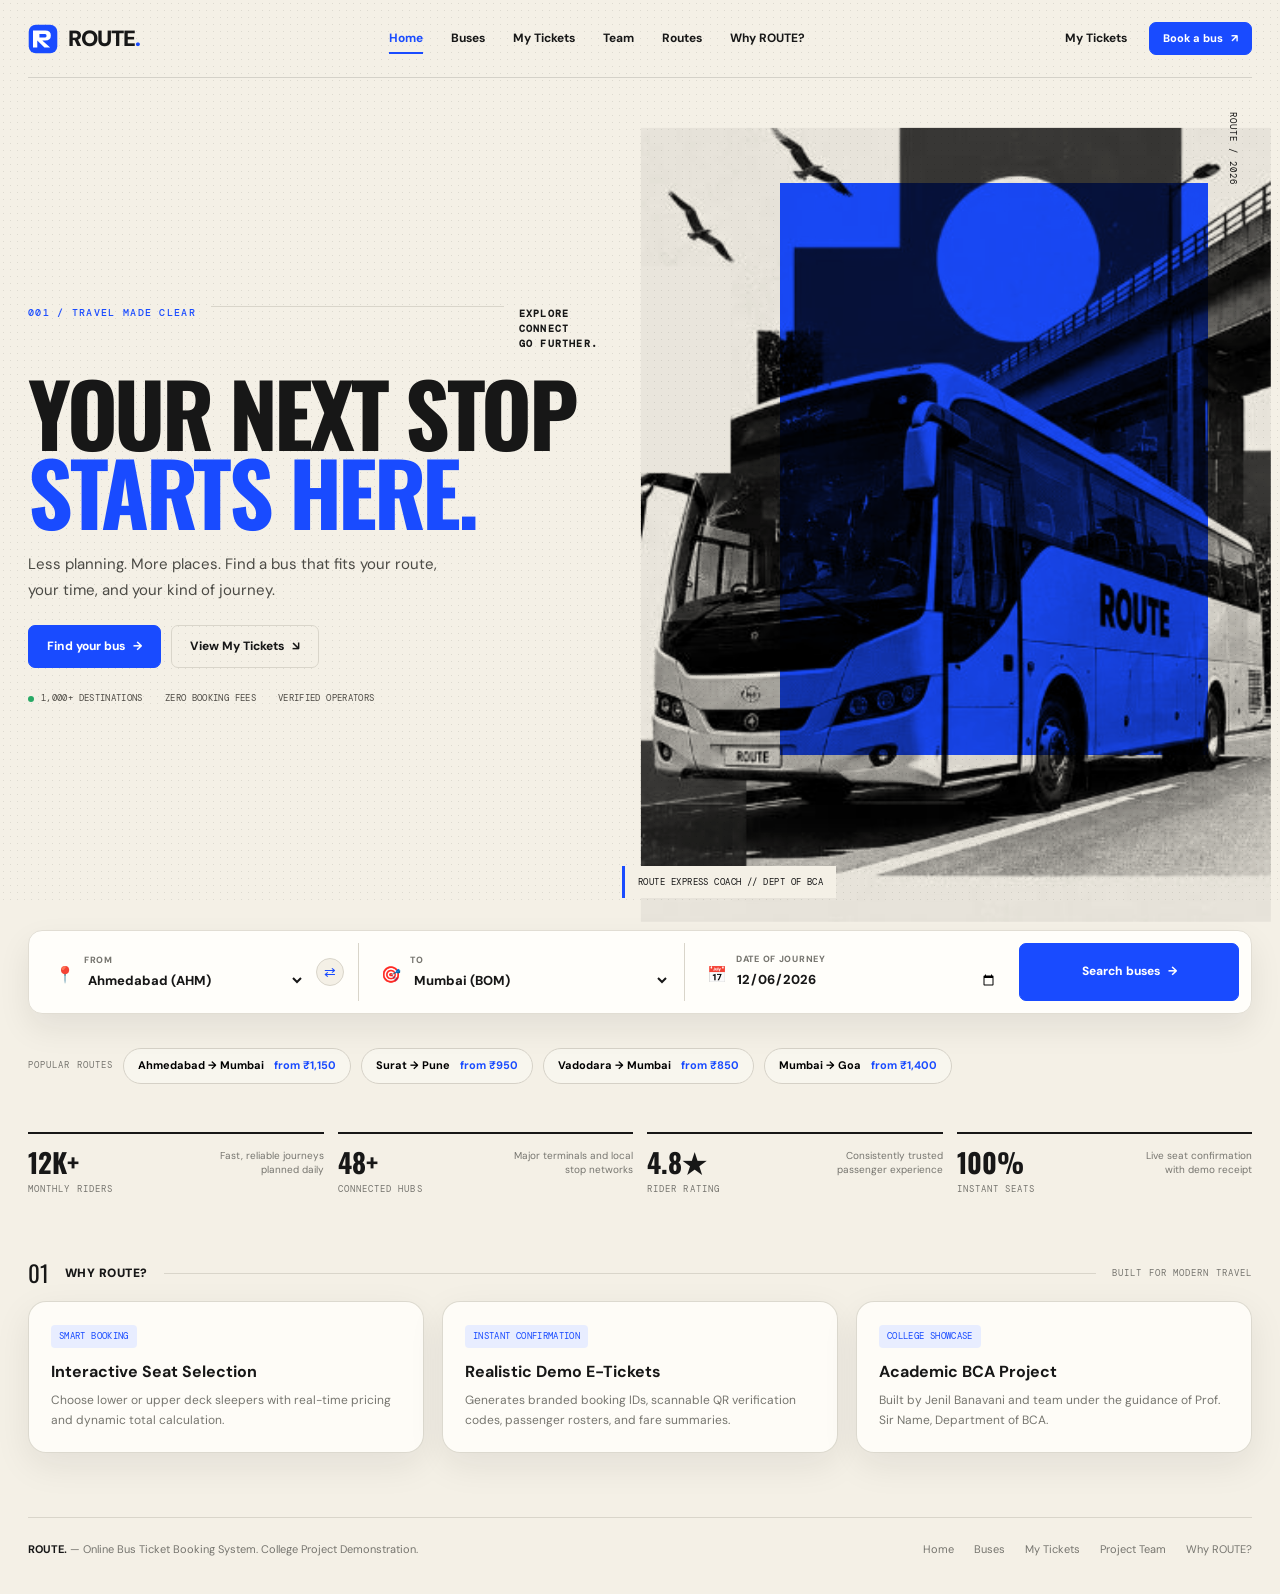
==== index.html @ c96f7eb5 "Initial commit: ROUTE - Online Bus Ticket Booking System" ====
<!doctype html>
<html lang="en">
<head>
  <meta charset="utf-8">
  <meta name="viewport" content="width=device-width, initial-scale=1">
  <meta name="theme-color" content="#f4f0e6">
  <meta name="description" content="Find your next stop with ROUTE. Explore bus routes, compare fares and book your journey online. College project demonstration.">
  <title>ROUTE — Online Bus Ticket Booking System</title>
  <link rel="icon" href="assets/route-mark.svg" type="image/svg+xml">
  <link rel="stylesheet" href="styles.css">
  <script src="app.js" defer></script>
</head>
<body>
  <div class="page-shell">
    <header class="site-header">
      <a class="brand" href="index.html" aria-label="ROUTE home">
        <img class="brand-mark" src="assets/route-mark.svg" alt="ROUTE logo">
        <span class="brand-word">ROUTE<span>.</span></span>
      </a>
      <nav class="nav-links" aria-label="Main navigation">
        <a href="index.html" class="active">Home</a>
        <a href="buses.html">Buses</a>
        <a href="ticket.html">My Tickets</a>
        <a href="project-team.html">Team</a>
        <a href="#popular">Routes</a>
        <a href="#why-route">Why ROUTE?</a>
      </nav>
      <div class="header-actions">
        <a href="ticket.html" class="text-button">My Tickets</a>
        <a href="buses.html" class="btn small">Book a bus <span>↗</span></a>
      </div>
      <button class="menu-toggle" aria-label="Toggle navigation" aria-expanded="false">☰</button>
    </header>

    <main>
      <section class="hero" aria-labelledby="hero-title">
        <div class="hero-copy">
          <div class="micro-stack">
            <span class="eyebrow blue">001 / Travel made clear</span>
            <span class="serif-rule"></span>
            <strong>Explore<br>Connect<br>Go further.</strong>
          </div>
          <h1 id="hero-title">Your next stop <span>starts here.</span></h1>
          <p class="hero-sub">Less planning. More places. Find a bus that fits your route, your time, and your kind of journey.</p>
          <div style="display:flex;gap:10px;flex-wrap:wrap">
            <a href="#search" class="btn">Find your bus <span>→</span></a>
            <a href="ticket.html" class="btn secondary">View My Tickets <span>↘</span></a>
          </div>
          <div class="hero-meta">
            <span><i class="status-dot"></i> 1,000+ destinations</span>
            <span>Zero booking fees</span>
            <span>Verified operators</span>
          </div>
        </div>

        <figure class="hero-art">
          <img src="assets/bus-clean.png" alt="ROUTE express coach bus with cobalt graphic shapes and flight patterns">
          <figcaption class="art-caption">ROUTE EXPRESS COACH // DEPT OF BCA</figcaption>
        </figure>
      </section>

      <section id="search" aria-label="Bus search">
        <form class="booking-search" id="trip-search-form">
          <div class="search-field">
            <span class="icon search-icon">📍</span>
            <div style="flex:1">
              <label for="from-city">From</label>
              <select id="from-city" name="from">
                <option value="Ahmedabad" selected>Ahmedabad (AHM)</option>
                <option value="Surat">Surat (SUR)</option>
                <option value="Vadodara">Vadodara (BDQ)</option>
                <option value="Rajkot">Rajkot (RAJ)</option>
                <option value="Mumbai">Mumbai (BOM)</option>
                <option value="Pune">Pune (PUN)</option>
              </select>
            </div>
            <button type="button" class="swap-btn" id="swap-cities" title="Swap cities" aria-label="Swap cities">⇄</button>
          </div>

          <div class="search-field">
            <span class="icon search-icon">🎯</span>
            <div style="flex:1">
              <label for="to-city">To</label>
              <select id="to-city" name="to">
                <option value="Mumbai" selected>Mumbai (BOM)</option>
                <option value="Pune">Pune (PUN)</option>
                <option value="Ahmedabad">Ahmedabad (AHM)</option>
                <option value="Surat">Surat (SUR)</option>
                <option value="Vadodara">Vadodara (BDQ)</option>
                <option value="Goa">Goa (GOI)</option>
              </select>
            </div>
          </div>

          <div class="search-field">
            <span class="icon search-icon">📅</span>
            <div style="flex:1">
              <label for="travel-date">Date of Journey</label>
              <input type="date" id="travel-date" name="date" value="2026-10-15">
            </div>
          </div>

          <button type="submit" class="btn search-submit">Search buses <span>→</span></button>
        </form>
      </section>

      <section id="popular" class="popular-routes" aria-label="Popular routes">
        <span class="tiny-label">Popular routes</span>
        <button type="button" class="route-chip" data-from="Ahmedabad" data-to="Mumbai">Ahmedabad → Mumbai <span class="blue">from ₹1,150</span></button>
        <button type="button" class="route-chip" data-from="Surat" data-to="Pune">Surat → Pune <span class="blue">from ₹950</span></button>
        <button type="button" class="route-chip" data-from="Vadodara" data-to="Mumbai">Vadodara → Mumbai <span class="blue">from ₹850</span></button>
        <button type="button" class="route-chip" data-from="Mumbai" data-to="Goa">Mumbai → Goa <span class="blue">from ₹1,400</span></button>
      </section>

      <section class="stats-row" aria-label="Platform highlights">
        <article class="stat-card">
          <div>
            <strong>12K+</strong>
            <div class="tiny-label" style="margin-top:4px">Monthly riders</div>
          </div>
          <span>Fast, reliable journeys planned daily</span>
        </article>
        <article class="stat-card">
          <div>
            <strong>48+</strong>
            <div class="tiny-label" style="margin-top:4px">Connected hubs</div>
          </div>
          <span>Major terminals and local stop networks</span>
        </article>
        <article class="stat-card">
          <div>
            <strong>4.8★</strong>
            <div class="tiny-label" style="margin-top:4px">Rider rating</div>
          </div>
          <span>Consistently trusted passenger experience</span>
        </article>
        <article class="stat-card">
          <div>
            <strong>100%</strong>
            <div class="tiny-label" style="margin-top:4px">Instant seats</div>
          </div>
          <span>Live seat confirmation with demo receipt</span>
        </article>
      </section>

      <section id="why-route" style="margin-top:54px" aria-label="Why choose ROUTE">
        <div class="page-topline">
          <span class="page-number">01</span>
          <span class="section-label">Why ROUTE?</span>
          <span class="serif-rule"></span>
          <span class="tiny-label">Built for modern travel</span>
        </div>
        <div style="display:grid;grid-template-columns:repeat(auto-fit,minmax(280px,1fr));gap:18px;margin-top:16px">
          <article class="panel" style="padding:22px">
            <span class="mini-tag blue-tag" style="margin-bottom:12px">Smart Booking</span>
            <h3 style="font-size:16px;margin:0 0 8px">Interactive Seat Selection</h3>
            <p style="color:var(--muted);font-size:12px;line-height:1.6;margin:0">Choose lower or upper deck sleepers with real-time pricing and dynamic total calculation.</p>
          </article>
          <article class="panel" style="padding:22px">
            <span class="mini-tag blue-tag" style="margin-bottom:12px">Instant Confirmation</span>
            <h3 style="font-size:16px;margin:0 0 8px">Realistic Demo E-Tickets</h3>
            <p style="color:var(--muted);font-size:12px;line-height:1.6;margin:0">Generates branded booking IDs, scannable QR verification codes, passenger rosters, and fare summaries.</p>
          </article>
          <article class="panel" style="padding:22px">
            <span class="mini-tag blue-tag" style="margin-bottom:12px">College Showcase</span>
            <h3 style="font-size:16px;margin:0 0 8px">Academic BCA Project</h3>
            <p style="color:var(--muted);font-size:12px;line-height:1.6;margin:0">Built by Jenil Banavani and team under the guidance of Prof. Sir Name, Department of BCA.</p>
          </article>
        </div>
      </section>
    </main>

    <footer class="site-footer">
      <div>
        <strong>ROUTE.</strong> — Online Bus Ticket Booking System. College Project Demonstration.
      </div>
      <div class="footer-links">
        <a href="index.html">Home</a>
        <a href="buses.html">Buses</a>
        <a href="ticket.html">My Tickets</a>
        <a href="project-team.html">Project Team</a>
        <a href="#why-route">Why ROUTE?</a>
      </div>
    </footer>
  </div>
</body>
</html>
---- styles.css ----
@import url('https://fonts.googleapis.com/css2?family=DM+Mono:wght@400;500;700&family=DM+Sans:wght@400;500;600;700;800&family=Oswald:wght@500;600;700&display=swap');

/* ==========================================================================
   ROUTE — Online Bus Ticket Booking System
   Unified Design Tokens & Global Styles
   ========================================================================== */

:root {
  --paper: #f4f0e6;
  --paper-light: #fbf9f3;
  --ink: #171717;
  --muted: #76756f;
  --line: #d9d5ca;
  --blue: #194bff;
  --blue-dark: #1037cf;
  --green: #148447;
  --white: #fffefa;
  --shadow: 0 12px 36px rgba(26, 25, 22, 0.08);
  --radius: 18px;
}

*, *::before, *::after {
  box-sizing: border-box;
}

html {
  scroll-behavior: smooth;
}

body {
  margin: 0;
  background-color: var(--paper);
  color: var(--ink);
  font-family: 'DM Sans', -apple-system, BlinkMacSystemFont, 'Segoe UI', Roboto, sans-serif;
  font-size: 14px;
  line-height: 1.45;
  min-height: 100vh;
  position: relative;
}

body::before {
  content: "";
  position: fixed;
  inset: 0;
  pointer-events: none;
  opacity: 0.16;
  z-index: -1;
  background-image: radial-gradient(#6b685f 0.55px, transparent 0.65px);
  background-size: 7px 7px;
}

a {
  color: inherit;
  text-decoration: none;
}

button, input, select {
  font: inherit;
}

button {
  cursor: pointer;
}

img {
  display: block;
  max-width: 100%;
}

/* Typography Utilities */
.mono { font-family: 'DM Mono', monospace; }
.eyebrow {
  font-family: 'DM Mono', monospace;
  text-transform: uppercase;
  letter-spacing: 0.13em;
  font-size: 10px;
  font-weight: 500;
}
.blue { color: var(--blue); }
.muted { color: var(--muted); }
.serif-rule {
  height: 1px;
  background: var(--line);
  flex: 1;
  min-width: 18px;
}

/* Page Shell & Navigation */
.page-shell {
  max-width: 1420px;
  padding: 0 28px;
  margin: 0 auto;
}

.site-header {
  height: 78px;
  display: flex;
  align-items: center;
  gap: 34px;
  border-bottom: 1px solid rgba(23, 23, 23, 0.14);
  position: relative;
  z-index: 100;
}

.brand {
  display: inline-flex;
  align-items: center;
  gap: 10px;
  font-size: 23px;
  font-weight: 900;
  letter-spacing: -1.3px;
  flex-shrink: 0;
}

.brand-mark {
  width: 30px;
  height: 30px;
}

.brand-word span {
  color: var(--blue);
}

.nav-links {
  display: flex;
  align-items: center;
  gap: 28px;
  margin: auto;
  font-size: 12px;
  font-weight: 700;
}

.nav-links a {
  position: relative;
  padding: 8px 0;
  transition: color 0.18s;
}

.nav-links a:hover,
.nav-links a.active {
  color: var(--blue);
}

.nav-links a:hover::after,
.nav-links a.active::after {
  content: "";
  position: absolute;
  bottom: 1px;
  left: 0;
  right: 0;
  height: 2px;
  background: var(--blue);
}

.header-actions {
  display: flex;
  gap: 10px;
  align-items: center;
}

.text-button {
  border: 0;
  background: transparent;
  font-size: 12px;
  font-weight: 700;
  padding: 10px 12px;
  cursor: pointer;
  color: var(--ink);
  transition: color 0.18s;
}

.text-button:hover {
  color: var(--blue);
}

.btn {
  display: inline-flex;
  align-items: center;
  justify-content: center;
  gap: 8px;
  border: 1px solid var(--blue);
  background: var(--blue);
  color: #fff;
  padding: 12px 18px;
  border-radius: 7px;
  font-weight: 800;
  font-size: 12px;
  text-decoration: none;
  cursor: pointer;
  transition: transform 0.18s, background 0.18s, border-color 0.18s, color 0.18s;
  white-space: nowrap;
}

.btn:hover {
  background: var(--blue-dark);
  border-color: var(--blue-dark);
  color: #fff;
  transform: translateY(-1px);
}

.btn.secondary {
  background: transparent;
  color: var(--ink);
  border-color: var(--line);
}

.btn.secondary:hover {
  border-color: var(--blue);
  color: var(--blue);
  background: rgba(25, 75, 255, 0.05);
}

.btn.small {
  padding: 8px 13px;
  font-size: 11px;
}

.btn.full {
  width: 100%;
}

.btn:disabled {
  opacity: 0.45;
  cursor: not-allowed;
  transform: none;
}

.menu-toggle {
  display: none;
  border: 1px solid var(--line);
  border-radius: 8px;
  background: var(--paper-light);
  width: 38px;
  height: 38px;
  font-size: 20px;
  align-items: center;
  justify-content: center;
  padding: 0;
}

/* Page Topline */
.page-topline {
  display: flex;
  align-items: center;
  gap: 16px;
  margin: 26px 0 16px;
}

.page-number {
  font-family: 'Oswald', sans-serif;
  font-size: 23px;
  line-height: 1;
}

.section-label {
  font-size: 12px;
  font-weight: 900;
  text-transform: uppercase;
  letter-spacing: 0.04em;
}

.tiny-label {
  font-family: 'DM Mono', monospace;
  font-size: 9px;
  letter-spacing: 0.12em;
  text-transform: uppercase;
  color: var(--muted);
  white-space: nowrap;
}

/* Form Controls & Panels */
.panel {
  background: rgba(255, 254, 250, 0.85);
  border: 1px solid rgba(217, 213, 202, 0.9);
  border-radius: var(--radius);
  box-shadow: var(--shadow);
}

.form-field {
  display: flex;
  flex-direction: column;
  gap: 6px;
  min-width: 0;
}

.form-field label {
  font-size: 10px;
  font-weight: 800;
  color: #494843;
}

.form-field input,
.form-field select {
  width: 100%;
  min-width: 0;
  border: 1px solid #dcd8cf;
  background: #fffefa;
  border-radius: 7px;
  padding: 11px 12px;
  color: var(--ink);
  outline: none;
  transition: border 0.18s, box-shadow 0.18s;
}

.form-field input:focus,
.form-field select:focus {
  border-color: var(--blue);
  box-shadow: 0 0 0 3px rgba(25, 75, 255, 0.12);
}

.icon {
  width: 18px;
  height: 18px;
  display: inline-block;
  vertical-align: middle;
  flex-shrink: 0;
}

.mini-tag {
  display: inline-flex;
  align-items: center;
  gap: 6px;
  padding: 5px 8px;
  border-radius: 4px;
  background: #efede5;
  font-family: 'DM Mono', monospace;
  font-size: 9px;
  text-transform: uppercase;
  letter-spacing: 0.04em;
}

.mini-tag.blue-tag {
  background: #e8edff;
  color: var(--blue);
}

.status-dot {
  width: 6px;
  height: 6px;
  background: #27a965;
  border-radius: 50%;
  display: inline-block;
}

/* Flow Progress Bar */
.flow-progress {
  display: flex;
  align-items: center;
  gap: 8px;
  margin: 20px 0 24px;
  overflow-x: auto;
  padding: 2px 0 6px;
}

.progress-step {
  display: flex;
  align-items: center;
  gap: 8px;
  color: #8c8981;
  font-size: 10px;
  white-space: nowrap;
}

.progress-step .step-circle {
  display: inline-flex;
  align-items: center;
  justify-content: center;
  width: 25px;
  height: 25px;
  border-radius: 50%;
  border: 1px solid #d3d0c8;
  background: #f8f5ed;
  font-family: 'DM Mono', monospace;
  font-size: 10px;
}

.progress-step.active {
  font-weight: 800;
  color: var(--ink);
}

.progress-step.active .step-circle {
  background: var(--blue);
  border-color: var(--blue);
  color: #fff;
}

.progress-step.done .step-circle {
  background: #e2eaff;
  border-color: #e2eaff;
  color: var(--blue);
}

.progress-line {
  height: 1px;
  min-width: 22px;
  flex: 1;
  background: #d7d3ca;
}

/* ==========================================================================
   Home Page Styles
   ========================================================================== */

.hero {
  display: grid;
  grid-template-columns: 0.95fr 1.05fr;
  min-height: 520px;
  align-items: center;
  padding: 34px 0 24px;
  gap: 24px;
}

.hero-copy {
  position: relative;
  z-index: 2;
  padding: 10px 0 16px;
}

.micro-stack {
  display: flex;
  align-items: flex-start;
  gap: 15px;
  margin-bottom: 22px;
}

.micro-stack strong {
  font-family: 'DM Mono', monospace;
  font-size: 10px;
  letter-spacing: 0.12em;
  line-height: 1.5;
  text-transform: uppercase;
  max-width: 110px;
}

.hero h1 {
  font-family: 'Oswald', Impact, sans-serif;
  font-size: clamp(56px, 6.8vw, 100px);
  font-weight: 700;
  line-height: 0.9;
  letter-spacing: -0.04em;
  text-transform: uppercase;
  margin: 0 0 22px;
  max-width: 650px;
}

.hero h1 span {
  color: var(--blue);
  display: block;
}

.hero-sub {
  font-size: 15px;
  color: #4b4a45;
  max-width: 420px;
  line-height: 1.7;
  margin: 0 0 22px;
}

.hero-meta {
  display: flex;
  gap: 22px;
  align-items: center;
  font-family: 'DM Mono', monospace;
  font-size: 9px;
  text-transform: uppercase;
  letter-spacing: 0.04em;
  color: #4e4b45;
  margin-top: 24px;
  flex-wrap: wrap;
}

.hero-meta span {
  display: flex;
  align-items: center;
  gap: 7px;
}

.hero-art {
  position: relative;
  min-height: 410px;
  display: flex;
  align-items: center;
  justify-content: center;
  margin: 0;
}

.hero-art::before {
  content: "";
  position: absolute;
  width: 68%;
  height: 72%;
  right: 7%;
  top: 9%;
  background: var(--blue);
  z-index: 0;
}

.hero-art::after {
  content: "ROUTE / 2026";
  position: absolute;
  right: 2%;
  top: 0;
  font-family: 'DM Mono', monospace;
  font-size: 9px;
  letter-spacing: 0.12em;
  writing-mode: vertical-rl;
}

.hero-art img {
  width: 100%;
  max-width: 740px;
  position: relative;
  z-index: 1;
  mix-blend-mode: multiply;
  filter: grayscale(1) contrast(1.05);
  transform: translate(3%, 2%);
}

.art-caption {
  position: absolute;
  left: 0;
  bottom: 8px;
  z-index: 2;
  background: var(--paper);
  padding: 9px 13px;
  font-family: 'DM Mono', monospace;
  font-size: 9px;
  text-transform: uppercase;
  line-height: 1.6;
  letter-spacing: 0.05em;
  border-left: 3px solid var(--blue);
}

.booking-search {
  position: relative;
  margin: 0 0 34px;
  background: var(--white);
  border: 1px solid #e1ddd3;
  border-radius: 14px;
  box-shadow: 0 14px 32px rgba(27, 26, 23, 0.08);
  padding: 12px;
  display: grid;
  grid-template-columns: 1fr 1fr 1fr 220px;
  gap: 8px;
}

.search-field {
  display: flex;
  align-items: center;
  gap: 11px;
  padding: 10px 14px;
  border-right: 1px solid var(--line);
  min-width: 0;
}

.search-field:last-of-type {
  border: 0;
}

.search-field .search-icon {
  color: var(--blue);
  font-size: 16px;
}

.search-field label {
  display: block;
  font-size: 9px;
  font-weight: 800;
  color: var(--muted);
  text-transform: uppercase;
  letter-spacing: 0.08em;
  margin-bottom: 3px;
}

.search-field input,
.search-field select {
  border: 0;
  background: transparent;
  outline: none;
  width: 100%;
  font-weight: 800;
  font-size: 13px;
  color: var(--ink);
  min-width: 0;
  padding: 0;
}

.swap-btn {
  background: var(--paper);
  border: 1px solid var(--line);
  border-radius: 50%;
  width: 28px;
  height: 28px;
  color: var(--blue);
  display: flex;
  align-items: center;
  justify-content: center;
  flex-shrink: 0;
  transition: transform 0.18s, border-color 0.18s;
}

.swap-btn:hover {
  transform: rotate(180deg);
  border-color: var(--blue);
}

.search-submit {
  align-self: stretch;
  min-height: 54px;
}

.popular-routes {
  display: flex;
  align-items: center;
  gap: 10px;
  flex-wrap: wrap;
  padding-bottom: 12px;
}

.route-chip {
  display: inline-flex;
  align-items: center;
  gap: 10px;
  border: 1px solid #d5d1c7;
  background: rgba(255, 254, 250, 0.4);
  padding: 9px 14px;
  border-radius: 30px;
  font-size: 11px;
  font-weight: 700;
  cursor: pointer;
  transition: all 0.18s;
}

.route-chip:hover {
  border-color: var(--blue);
  color: var(--blue);
  background: #fff;
  transform: translateY(-1px);
}

.stats-row {
  display: grid;
  grid-template-columns: repeat(4, 1fr);
  gap: 14px;
  margin: 36px 0 0;
}

.stat-card {
  border-top: 2px solid var(--ink);
  padding: 15px 0 12px;
  display: flex;
  justify-content: space-between;
  gap: 12px;
  align-items: flex-start;
}

.stat-card strong {
  font-family: 'Oswald', sans-serif;
  font-size: 27px;
  line-height: 1;
}

.stat-card span {
  max-width: 125px;
  color: var(--muted);
  font-size: 10px;
  text-align: right;
}

/* ==========================================================================
   Bus Listing Page Styles
   ========================================================================== */

.results-title {
  display: flex;
  align-items: flex-end;
  justify-content: space-between;
  gap: 20px;
  margin-bottom: 20px;
}

.results-title h1,
.subpage-title {
  font-family: 'Oswald', sans-serif;
  font-size: clamp(42px, 5vw, 64px);
  line-height: 0.95;
  letter-spacing: -0.02em;
  text-transform: uppercase;
  margin: 0;
}

.results-title h1 span {
  color: var(--blue);
}

.results-subtitle {
  color: var(--muted);
  font-size: 12px;
  margin-top: 8px;
}

.compact-search {
  display: flex;
  align-items: center;
  gap: 13px;
  border: 1px solid var(--line);
  border-radius: 10px;
  background: #fbf9f3;
  padding: 11px 14px;
  font-size: 11px;
}

.compact-search strong {
  font-size: 13px;
}

.compact-search .arrow {
  color: var(--blue);
  font-size: 18px;
}

.results-layout {
  display: grid;
  grid-template-columns: 230px 1fr;
  gap: 18px;
  align-items: start;
}

.filter-panel {
  padding: 18px 16px;
  position: sticky;
  top: 16px;
}

.panel-heading {
  display: flex;
  align-items: center;
  justify-content: space-between;
  gap: 8px;
  padding-bottom: 12px;
  border-bottom: 1px solid var(--line);
  margin-bottom: 12px;
}

.panel-heading h3 {
  font-size: 13px;
  margin: 0;
}

.link-button {
  border: 0;
  background: transparent;
  color: var(--blue);
  font-size: 10px;
  font-weight: 800;
  padding: 0;
  cursor: pointer;
}

.filter-group {
  padding: 12px 0;
  border-bottom: 1px solid #e6e2d8;
}

.filter-group:last-child {
  border: 0;
}

.filter-group h4 {
  font-size: 10px;
  margin: 0 0 9px;
  text-transform: uppercase;
  letter-spacing: 0.05em;
}

.check-row {
  display: flex;
  align-items: center;
  gap: 8px;
  font-size: 10.5px;
  margin: 7px 0;
  color: #53524d;
  cursor: pointer;
}

.check-row input {
  accent-color: var(--blue);
  margin: 0;
  width: 14px;
  height: 14px;
}

.range-row {
  display: flex;
  justify-content: space-between;
  font-family: 'DM Mono', monospace;
  font-size: 9px;
  color: var(--muted);
  margin-top: 6px;
}

.range-input {
  width: 100%;
  accent-color: var(--blue);
}

.list-tools {
  display: flex;
  align-items: center;
  justify-content: space-between;
  gap: 15px;
  margin-bottom: 12px;
}

.list-tools strong {
  font-size: 13px;
}

.list-tools span {
  font-size: 11px;
  color: var(--muted);
}

.sort-select {
  border: 1px solid var(--line);
  border-radius: 7px;
  background: #fffefa;
  padding: 8px 10px;
  font-size: 10.5px;
  font-weight: 700;
  outline: none;
}

.bus-list {
  display: flex;
  flex-direction: column;
  gap: 11px;
}

.bus-card {
  display: grid;
  grid-template-columns: 124px 1.1fr 0.9fr 130px;
  gap: 15px;
  align-items: center;
  background: rgba(255, 254, 250, 0.9);
  border: 1px solid #e1ddd3;
  border-radius: 14px;
  padding: 13px;
  transition: transform 0.18s, border-color 0.18s, box-shadow 0.18s;
}

.bus-card:hover {
  transform: translateY(-2px);
  border-color: #becbff;
  box-shadow: 0 10px 24px rgba(25, 75, 255, 0.08);
}

.bus-thumb {
  width: 124px;
  height: 92px;
  background: #e4e1d8;
  position: relative;
  overflow: hidden;
  border-radius: 8px;
}

.bus-thumb::before {
  content: "";
  position: absolute;
  top: 0;
  right: 0;
  width: 52%;
  height: 100%;
  background: var(--blue);
}

.bus-thumb img {
  height: 100%;
  width: 160%;
  max-width: none;
  object-fit: contain;
  position: relative;
  left: -20%;
  mix-blend-mode: multiply;
  filter: grayscale(1);
}

.bus-time {
  display: flex;
  align-items: center;
  gap: 8px;
  font-family: 'Oswald', sans-serif;
  font-size: 18px;
  line-height: 1.1;
}

.bus-time .small-arrow {
  font-family: 'DM Sans', sans-serif;
  color: var(--muted);
  font-size: 13px;
}

.bus-route-line {
  display: flex;
  align-items: center;
  gap: 10px;
  color: var(--muted);
  font-size: 10px;
  margin: 7px 0 8px;
}

.route-dash {
  flex: 1;
  max-width: 40px;
  border-top: 1px dashed #bab6ad;
}

.bus-meta {
  display: flex;
  flex-wrap: wrap;
  gap: 8px;
  color: #55534e;
  font-size: 9.5px;
}

.bus-company {
  font-size: 12px;
  font-weight: 800;
}

.rating {
  font-size: 10px;
  color: #77746d;
  margin-top: 5px;
}

.rating b {
  color: #181818;
}

.stars {
  color: #f0a800;
  letter-spacing: 1px;
}

.bus-features {
  display: flex;
  gap: 6px;
  flex-wrap: wrap;
  margin-top: 7px;
}

.feature {
  font-size: 8.5px;
  color: #64615b;
  display: inline-flex;
  align-items: center;
  gap: 4px;
}

.bus-price {
  text-align: right;
}

.bus-price strong {
  display: block;
  font-family: 'Oswald', sans-serif;
  font-size: 24px;
  line-height: 1.15;
}

.bus-price small {
  display: block;
  color: var(--muted);
  font-size: 9px;
  margin-bottom: 10px;
}

.bus-price .btn {
  padding: 10px 12px;
  font-size: 10.5px;
}

.empty-state {
  padding: 45px 20px;
  text-align: center;
  border: 1px dashed var(--line);
  border-radius: 13px;
  color: var(--muted);
}

.empty-state strong {
  display: block;
  color: var(--ink);
  font-size: 18px;
  margin-bottom: 8px;
}

/* ==========================================================================
   Seat Selection Page Styles
   ========================================================================== */

.page-heading-row {
  display: flex;
  align-items: flex-end;
  justify-content: space-between;
  gap: 20px;
  margin: 24px 0 18px;
}

.page-heading-row p {
  margin: 10px 0 0;
  color: var(--muted);
  font-size: 12px;
}

.journey-strip {
  display: flex;
  align-items: center;
  justify-content: space-between;
  gap: 16px;
  padding: 15px 18px;
  margin-bottom: 18px;
}

.journey-city {
  display: flex;
  align-items: center;
  gap: 12px;
  font-weight: 800;
  font-size: 14px;
}

.journey-city small {
  display: block;
  color: var(--muted);
  font-size: 9px;
  font-weight: 500;
}

.journey-date {
  text-align: right;
  color: var(--muted);
  font-size: 10px;
}

.journey-date strong {
  display: block;
  color: var(--ink);
  font-size: 12px;
}

.seat-layout {
  display: grid;
  grid-template-columns: minmax(0, 1.25fr) minmax(260px, 0.75fr);
  gap: 18px;
  align-items: start;
}

.seat-panel {
  padding: 20px;
}

.bus-ident {
  display: flex;
  align-items: center;
  gap: 14px;
  padding-bottom: 16px;
  border-bottom: 1px solid var(--line);
}

.bus-ident .bus-thumb {
  width: 84px;
  height: 64px;
  flex-shrink: 0;
}

.bus-ident h3 {
  font-size: 14px;
  margin: 0 0 4px;
}

.bus-ident p {
  font-size: 10px;
  color: var(--muted);
  margin: 0;
}

.deck-tabs {
  display: flex;
  gap: 8px;
  margin: 16px 0;
}

.deck-tab {
  border: 1px solid var(--line);
  border-radius: 6px;
  background: transparent;
  padding: 8px 14px;
  font-size: 10.5px;
  font-weight: 800;
  cursor: pointer;
  transition: all 0.18s;
}

.deck-tab.active {
  background: var(--blue);
  border-color: var(--blue);
  color: #fff;
}

.seat-legend {
  display: flex;
  gap: 18px;
  flex-wrap: wrap;
  font-size: 9.5px;
  color: var(--muted);
  margin-bottom: 16px;
}

.seat-legend span {
  display: flex;
  align-items: center;
  gap: 6px;
}

.legend-box {
  width: 14px;
  height: 14px;
  border-radius: 3px;
  background: #fff;
  border: 1px solid #cfcbc1;
}

.legend-box.selected {
  background: var(--blue);
  border-color: var(--blue);
}

.legend-box.occupied {
  background: #d6d3cb;
  border-color: #d6d3cb;
}

.bus-cabin {
  border: 1px solid #dcd8cf;
  border-radius: 80px 80px 18px 18px;
  padding: 26px 20px 22px;
  max-width: 440px;
  margin: 0 auto;
  background: linear-gradient(180deg, #f6f4ed, #eeece4);
  position: relative;
}

.driver-row {
  display: flex;
  justify-content: flex-end;
  padding: 0 5px 18px;
  border-bottom: 1px dashed #cecbc2;
  margin-bottom: 18px;
}

.driver-wheel {
  width: 31px;
  height: 31px;
  border: 4px solid #b9b6ad;
  border-radius: 50%;
  position: relative;
}

.driver-wheel::after {
  content: "";
  position: absolute;
  width: 4px;
  height: 14px;
  background: #b9b6ad;
  left: 9px;
  top: 4px;
  transform: rotate(45deg);
}

.seat-grid {
  display: grid;
  grid-template-columns: minmax(26px, 1fr) minmax(26px, 1fr) 20px minmax(26px, 1fr) minmax(26px, 1fr);
  gap: 9px 8px;
}

.seat {
  border: 1px solid #bcb9b1;
  border-radius: 5px;
  background: #fffefa;
  min-height: 32px;
  font-family: 'DM Mono', monospace;
  font-size: 10px;
  font-weight: 500;
  color: #555;
  position: relative;
  box-shadow: 0 2px 0 #d9d5cc;
  transition: all 0.15s;
  cursor: pointer;
}

.seat:hover:not(.occupied):not(.selected) {
  border-color: var(--blue);
  color: var(--blue);
}

.seat.selected {
  background: var(--blue);
  color: #fff;
  border-color: var(--blue);
  box-shadow: 0 2px 0 #0d2eab;
}

.seat.occupied {
  background: #d6d3cb;
  border-color: #d6d3cb;
  color: #8f8c84;
  box-shadow: none;
  cursor: not-allowed;
}

.aisle-gap {
  display: block;
  min-height: 26px;
}

.seat-caption {
  display: flex;
  justify-content: space-between;
  max-width: 440px;
  margin: 10px auto 0;
  font-family: 'DM Mono', monospace;
  color: #8d8980;
  font-size: 8px;
  text-transform: uppercase;
  letter-spacing: 0.1em;
}

.summary-panel {
  padding: 20px;
  position: sticky;
  top: 16px;
}

.summary-panel h3 {
  margin: 0 0 15px;
  font-size: 14px;
}

.summary-bus {
  display: flex;
  gap: 12px;
  align-items: center;
  padding-bottom: 15px;
  border-bottom: 1px solid var(--line);
}

.summary-bus .bus-thumb {
  width: 74px;
  height: 58px;
  flex-shrink: 0;
}

.summary-bus strong {
  display: block;
  font-size: 11.5px;
}

.summary-bus small {
  display: block;
  font-size: 9.5px;
  color: var(--muted);
  margin-top: 3px;
}

.summary-rows {
  display: flex;
  flex-direction: column;
  gap: 12px;
  padding: 16px 0;
}

.summary-row {
  display: flex;
  justify-content: space-between;
  gap: 12px;
  font-size: 11px;
  color: #64615a;
}

.summary-row strong {
  font-weight: 800;
  color: var(--ink);
  text-align: right;
}

.summary-row.total {
  padding-top: 13px;
  border-top: 1px solid var(--line);
  font-size: 13px;
  color: var(--ink);
}

.summary-note {
  background: #f0eee6;
  padding: 10px 12px;
  border-radius: 7px;
  font-size: 9px;
  color: #747169;
  margin: 0 0 15px;
  line-height: 1.55;
}

/* ==========================================================================
   Checkout Page Styles
   ========================================================================== */

.checkout-layout {
  display: grid;
  grid-template-columns: 1.1fr 0.9fr;
  gap: 18px;
  align-items: start;
}

.checkout-main {
  display: flex;
  flex-direction: column;
  gap: 15px;
}

.checkout-card {
  padding: 20px;
}

.card-title-row {
  display: flex;
  align-items: center;
  justify-content: space-between;
  gap: 12px;
  margin-bottom: 16px;
}

.card-title-row h3 {
  margin: 0;
  font-size: 14px;
}

.step-pill {
  display: inline-flex;
  align-items: center;
  gap: 5px;
  font-size: 9px;
  font-weight: 800;
  color: var(--blue);
  background: #e8edff;
  padding: 5px 8px;
  border-radius: 5px;
}

.passenger-form {
  border: 1px solid var(--line);
  border-radius: 10px;
  padding: 14px;
  margin-bottom: 12px;
  background: #fbf9f4;
}

.passenger-form:last-child {
  margin-bottom: 0;
}

.passenger-top {
  display: flex;
  justify-content: space-between;
  align-items: center;
  font-size: 11px;
  font-weight: 800;
  margin-bottom: 12px;
}

.form-grid {
  display: grid;
  grid-template-columns: 1.3fr 0.8fr 0.9fr;
  gap: 10px;
}

.contact-grid {
  display: grid;
  grid-template-columns: 1fr 1fr;
  gap: 10px;
}

.payment-option {
  display: flex;
  align-items: center;
  gap: 12px;
  border: 1px solid var(--line);
  border-radius: 9px;
  padding: 13px;
  margin-bottom: 9px;
  cursor: pointer;
  transition: all 0.15s;
}

.payment-option:has(input:checked) {
  border-color: var(--blue);
  background: #f2f5ff;
  box-shadow: 0 0 0 1px var(--blue) inset;
}

.payment-option input {
  accent-color: var(--blue);
}

.payment-option .payment-symbol {
  width: 34px;
  height: 34px;
  border: 1px solid var(--line);
  border-radius: 8px;
  background: #fff;
  display: flex;
  align-items: center;
  justify-content: center;
  color: var(--blue);
  font-weight: 900;
  font-size: 10px;
}

.payment-option strong {
  display: block;
  font-size: 11.5px;
}

.payment-option small {
  display: block;
  color: var(--muted);
  font-size: 9px;
  margin-top: 3px;
}

.offer-row {
  display: flex;
  gap: 8px;
  margin-top: 14px;
}

.offer-row input {
  flex: 1;
  min-width: 0;
  border: 1px solid var(--line);
  border-radius: 7px;
  padding: 10px 12px;
  background: #fffefa;
  text-transform: uppercase;
  outline: none;
}

.offer-row button {
  border: 1px solid var(--line);
  background: #f1efe8;
  border-radius: 7px;
  padding: 0 14px;
  font-size: 10.5px;
  font-weight: 800;
}

.offer-message {
  font-size: 10.5px;
  margin-top: 7px;
  min-height: 14px;
  font-weight: 600;
}

.secure-note {
  font-size: 9px;
  color: var(--muted);
  display: flex;
  align-items: center;
  gap: 6px;
  margin-top: 11px;
}

.checkout-summary .summary-rows {
  padding: 14px 0;
}

.terms-check {
  display: flex;
  align-items: flex-start;
  gap: 8px;
  font-size: 10px;
  color: var(--muted);
  margin: 15px 0;
  cursor: pointer;
}

.terms-check input {
  margin-top: 2px;
  accent-color: var(--blue);
}

/* ==========================================================================
   Ticket & Confirmation Page Styles
   ========================================================================== */

.confirmation-header {
  text-align: center;
  padding: 26px 10px 22px;
}

.success-mark {
  display: flex;
  align-items: center;
  justify-content: center;
  width: 58px;
  height: 58px;
  border-radius: 50%;
  background: #168749;
  color: #fff;
  font-size: 30px;
  font-weight: 700;
  margin: 0 auto 12px;
  box-shadow: 0 0 0 8px rgba(22, 135, 73, 0.12);
}

.confirmation-header h1 {
  font-family: 'Oswald', sans-serif;
  text-transform: uppercase;
  font-size: clamp(34px, 5vw, 52px);
  line-height: 1;
  margin: 0 0 7px;
  letter-spacing: -0.01em;
}

.confirmation-header h1 span {
  color: var(--blue);
}

.confirmation-header p {
  font-size: 12px;
  color: var(--muted);
  margin: 0;
}

.demo-tag-pill {
  display: inline-flex;
  align-items: center;
  gap: 6px;
  margin-top: 12px;
  background: #fff2df;
  color: #9b4d00;
  border: 1px solid #f6cf96;
  padding: 5px 14px;
  border-radius: 20px;
  font-family: 'DM Mono', monospace;
  font-size: 9.5px;
  font-weight: 700;
  letter-spacing: 0.05em;
  text-transform: uppercase;
  box-shadow: 0 2px 6px rgba(0, 0, 0, 0.03);
}

.ticket-wrap {
  max-width: 920px;
  margin: 0 auto;
}

.ticket {
  background: #fffefa;
  border: 1px solid #d4cfc2;
  border-radius: 18px;
  overflow: hidden;
  box-shadow: var(--shadow);
  position: relative;
}

.ticket::before {
  content: "";
  position: absolute;
  left: 0;
  top: 0;
  bottom: 0;
  width: 7px;
  background: var(--blue);
  z-index: 4;
}

.ticket-head {
  display: flex;
  align-items: center;
  justify-content: space-between;
  gap: 20px;
  padding: 22px 28px 18px 32px;
  background: #fbf9f3;
  border-bottom: 1px solid var(--line);
}

.ticket-brand {
  display: flex;
  align-items: center;
  gap: 12px;
}

.ticket-brand img {
  width: 34px;
  height: 34px;
  border-radius: 8px;
}

.ticket-brand-text {
  display: flex;
  flex-direction: column;
}

.brand-word {
  font-size: 22px;
  font-weight: 900;
  letter-spacing: -1px;
  line-height: 1;
}

.ticket-subtitle {
  font-family: 'DM Mono', monospace;
  font-size: 8.5px;
  letter-spacing: 0.12em;
  color: var(--muted);
  text-transform: uppercase;
  margin-top: 3px;
}

.ticket-badges {
  display: flex;
  align-items: center;
  gap: 14px;
  flex-wrap: wrap;
  justify-content: flex-end;
}

.ticket-status-badge {
  background: #e7f7ee;
  color: #127c3f;
  border: 1px solid #bce6cf;
  padding: 6px 12px;
  border-radius: 6px;
  font-family: 'DM Mono', monospace;
  font-size: 9px;
  font-weight: 700;
  letter-spacing: 0.05em;
  text-transform: uppercase;
}

.ticket-id-wrap {
  display: flex;
  flex-direction: column;
  align-items: flex-end;
  gap: 2px;
}

.ticket-id-label {
  font-family: 'DM Mono', monospace;
  font-size: 8px;
  letter-spacing: 0.12em;
  color: var(--muted);
  text-transform: uppercase;
}

.ticket-id-val {
  display: flex;
  align-items: center;
  gap: 6px;
}

.ticket-id-val strong {
  font-family: 'DM Mono', monospace;
  font-size: 13px;
  letter-spacing: 0.03em;
  color: var(--ink);
  font-weight: 700;
}

.copy-id-btn {
  border: 1px solid var(--line);
  background: #fff;
  border-radius: 5px;
  padding: 3px 7px;
  font-size: 11px;
  color: var(--blue);
  cursor: pointer;
  line-height: 1;
  transition: all 0.15s;
}

.copy-id-btn:hover {
  border-color: var(--blue);
  background: rgba(25, 75, 255, 0.07);
}

.ticket-notice-strip {
  display: flex;
  align-items: center;
  gap: 10px;
  background: #fffbe6;
  border-bottom: 1px dashed #e8dcb8;
  padding: 9px 28px 9px 32px;
  font-size: 10px;
  color: #7a5800;
}

.notice-icon {
  font-weight: 900;
  font-size: 13px;
}

.ticket-notice-strip strong {
  color: #5b4100;
  font-family: 'DM Mono', monospace;
  font-size: 9px;
  letter-spacing: 0.04em;
}

.ticket-route-strip {
  display: grid;
  grid-template-columns: 1fr 1.25fr 1fr;
  gap: 18px;
  align-items: center;
  padding: 24px 28px 22px 32px;
  background: #fffefa;
  border-bottom: 1px solid var(--line);
}

.route-city-block {
  display: flex;
  flex-direction: column;
  gap: 3px;
}

.route-badge {
  font-family: 'DM Mono', monospace;
  font-size: 8px;
  letter-spacing: 0.12em;
  text-transform: uppercase;
  color: var(--blue);
  font-weight: 700;
}

.route-city-name {
  font-family: 'Oswald', sans-serif;
  font-size: 29px;
  line-height: 1;
  text-transform: uppercase;
  letter-spacing: -0.01em;
  color: var(--ink);
  margin: 3px 0 2px;
}

.route-station-name {
  font-size: 11px;
  color: #595751;
  font-weight: 600;
}

.route-time-pill {
  display: inline-flex;
  align-items: center;
  gap: 8px;
  margin-top: 6px;
  font-family: 'DM Mono', monospace;
  font-size: 10px;
  color: var(--ink);
  flex-wrap: wrap;
}

.time-clock {
  font-weight: 700;
  background: #f3f0e8;
  padding: 3px 7px;
  border-radius: 4px;
}

.time-date {
  color: var(--muted);
  font-size: 9.5px;
}

.route-city-block.dropping {
  text-align: right;
  align-items: flex-end;
}

.route-city-block.dropping .route-time-pill {
  justify-content: flex-end;
}

.route-connector-block {
  display: flex;
  flex-direction: column;
  align-items: center;
  gap: 6px;
  text-align: center;
  padding: 0 8px;
}

.duration-badge {
  background: #f0eee6;
  border: 1px solid #ddd9cf;
  padding: 4px 11px;
  border-radius: 20px;
  font-family: 'DM Mono', monospace;
  font-size: 9px;
  font-weight: 700;
  letter-spacing: 0.05em;
  color: var(--ink);
}

.route-line-graphic {
  display: flex;
  align-items: center;
  width: 100%;
  max-width: 230px;
  gap: 6px;
  color: var(--blue);
  font-size: 11px;
}

.dash-line {
  flex: 1;
  height: 1px;
  border-top: 1px dashed var(--blue);
  opacity: 0.7;
}

.dot-start, .dot-end {
  color: var(--blue);
  font-size: 9px;
}

.arrow-mid {
  color: var(--blue);
  font-size: 12px;
  transform: translateY(-1px);
}

.route-bus-info {
  font-size: 10px;
  color: var(--muted);
  font-weight: 600;
}

.ticket-body {
  padding: 22px 28px 24px 32px;
}

.ticket-meta-grid {
  display: grid;
  grid-template-columns: repeat(4, 1fr);
  gap: 14px;
  padding-bottom: 18px;
}

.meta-item {
  display: flex;
  flex-direction: column;
  gap: 3px;
}

.meta-item span {
  font-family: 'DM Mono', monospace;
  font-size: 8px;
  letter-spacing: 0.12em;
  text-transform: uppercase;
  color: var(--muted);
}

.meta-item strong {
  font-size: 13px;
  font-weight: 800;
  color: var(--ink);
}

.meta-item small {
  font-size: 10px;
  color: #78756d;
}

.seats-highlight {
  display: inline-flex;
  align-items: center;
  gap: 6px;
  color: var(--blue);
  font-family: 'DM Mono', monospace;
  font-size: 13px;
}

.ticket-perforation {
  display: flex;
  align-items: center;
  gap: 12px;
  position: relative;
  margin: 16px -28px 22px -32px;
}

.notch {
  width: 20px;
  height: 24px;
  background: var(--paper);
  position: absolute;
  z-index: 3;
}

.notch-left {
  left: 0;
  border-radius: 0 12px 12px 0;
  border: 1px solid #d4cfc2;
  border-left: 0;
}

.notch-right {
  right: 0;
  border-radius: 12px 0 0 12px;
  border: 1px solid #d4cfc2;
  border-right: 0;
}

.perf-line {
  flex: 1;
  height: 1px;
  border-top: 2px dashed #cfcac0;
  margin: 0 22px;
}

.perf-label {
  font-family: 'DM Mono', monospace;
  font-size: 8px;
  letter-spacing: 0.14em;
  text-transform: uppercase;
  color: #8d8980;
  background: var(--white);
  padding: 0 8px;
  white-space: nowrap;
}

.ticket-details-split {
  display: grid;
  grid-template-columns: 1.25fr 1fr;
  gap: 24px;
  align-items: start;
}

.section-micro-title {
  font-family: 'DM Mono', monospace;
  font-size: 9px;
  letter-spacing: 0.12em;
  text-transform: uppercase;
  color: #86837b;
  font-weight: 700;
  margin-bottom: 9px;
  display: flex;
  align-items: center;
  gap: 8px;
}

.passenger-table-wrap {
  border: 1px solid var(--line);
  border-radius: 9px;
  overflow: hidden;
  background: #fffefa;
}

.passenger-table {
  width: 100%;
  border-collapse: collapse;
  font-size: 11px;
  text-align: left;
}

.passenger-table th {
  background: #f7f4ed;
  padding: 8px 10px;
  font-family: 'DM Mono', monospace;
  font-size: 8px;
  letter-spacing: 0.08em;
  text-transform: uppercase;
  color: #6d6a62;
  border-bottom: 1px solid var(--line);
}

.passenger-table td {
  padding: 9px 10px;
  border-bottom: 1px solid #eeebe3;
  color: var(--ink);
}

.passenger-table tr:last-child td {
  border-bottom: 0;
}

.seat-pill {
  display: inline-block;
  padding: 2px 7px;
  background: #e9efff;
  color: var(--blue);
  border-radius: 4px;
  font-family: 'DM Mono', monospace;
  font-size: 9px;
  font-weight: 700;
}

.contact-info-strip {
  display: grid;
  grid-template-columns: repeat(3, 1fr);
  gap: 10px;
  border: 1px solid var(--line);
  border-radius: 9px;
  padding: 11px 12px;
  background: #fbf9f4;
}

.contact-item {
  display: flex;
  flex-direction: column;
  gap: 2px;
  min-width: 0;
}

.contact-item span {
  font-family: 'DM Mono', monospace;
  font-size: 8px;
  letter-spacing: 0.08em;
  color: var(--muted);
  text-transform: uppercase;
}

.contact-item strong {
  font-size: 10px;
  color: var(--ink);
  word-break: break-all;
}

.receipt-fare-table {
  border: 1px solid var(--line);
  border-radius: 9px;
  padding: 14px 16px;
  background: #fbf9f4;
  display: flex;
  flex-direction: column;
  gap: 9px;
}

.fare-row {
  display: flex;
  justify-content: space-between;
  align-items: center;
  font-size: 11px;
  color: #5a5852;
}

.fare-row strong {
  color: var(--ink);
  font-weight: 700;
}

.discount-row {
  color: #127c3f;
}

.green-text {
  color: #127c3f !important;
}

.total-row {
  border-top: 1px dashed var(--line);
  padding-top: 10px;
  margin-top: 2px;
  font-size: 13px;
  font-weight: 800;
  color: var(--ink);
}

.total-amount {
  font-family: 'Oswald', sans-serif;
  font-size: 22px;
  color: var(--blue);
  letter-spacing: 0.01em;
}

.payment-method-row {
  display: flex;
  justify-content: space-between;
  align-items: center;
  padding-top: 7px;
  border-top: 1px solid #ece8df;
  font-size: 10px;
}

.method-label {
  color: var(--muted);
  font-family: 'DM Mono', monospace;
  font-size: 8px;
  letter-spacing: 0.06em;
  text-transform: uppercase;
}

.method-badge {
  font-family: 'DM Mono', monospace;
  font-size: 9px;
  font-weight: 700;
  color: var(--blue);
  background: #e9efff;
  padding: 3px 7px;
  border-radius: 4px;
}

.payment-status-row {
  display: flex;
  justify-content: space-between;
  align-items: center;
  font-size: 10px;
}

.status-confirmed {
  color: #127c3f;
  font-weight: 700;
  font-family: 'DM Mono', monospace;
  font-size: 9px;
}

.ticket-qr-block {
  display: grid;
  grid-template-columns: 102px 1fr;
  gap: 14px;
  align-items: center;
  border: 1px solid var(--line);
  border-radius: 9px;
  padding: 12px;
  background: #fff;
  margin-top: 12px;
}

.qr-container {
  width: 102px;
  height: 102px;
  border: 1px solid #eae6dc;
  border-radius: 6px;
  padding: 3px;
  background: #fff;
}

.qr-container svg {
  width: 100%;
  height: 100%;
  display: block;
}

.qr-info {
  display: flex;
  flex-direction: column;
  gap: 4px;
}

.qr-id-text {
  font-family: 'DM Mono', monospace;
  font-size: 11px;
  font-weight: 700;
  color: var(--ink);
  letter-spacing: 0.03em;
}

.qr-route-text {
  font-size: 10px;
  color: #525049;
  font-weight: 600;
}

.qr-subtext {
  font-family: 'DM Mono', monospace;
  font-size: 8px;
  color: var(--muted);
  letter-spacing: 0.08em;
  margin-top: 4px;
  text-transform: uppercase;
}

.ticket-footer {
  display: grid;
  grid-template-columns: 1fr 1fr;
  gap: 18px;
  background: #f3efe4;
  border-top: 1px solid var(--line);
  padding: 14px 28px 14px 32px;
  font-size: 9px;
  color: #67645c;
}

.footer-col p {
  margin: 2px 0 0;
  line-height: 1.45;
}

.footer-col span {
  font-family: 'DM Mono', monospace;
  font-size: 8px;
  letter-spacing: 0.1em;
  color: var(--muted);
  text-transform: uppercase;
  font-weight: 700;
}

.ticket-actions {
  display: flex;
  justify-content: center;
  gap: 10px;
  margin: 20px 0 0;
  flex-wrap: wrap;
}

.demo-banner {
  max-width: 920px;
  margin: 12px auto 0;
  font-size: 10px;
  color: #726e65;
  text-align: center;
}

.empty-ticket-card {
  text-align: center;
  padding: 55px 24px;
  border: 1px dashed var(--line);
  border-radius: 16px;
  background: rgba(255, 254, 250, 0.7);
  max-width: 560px;
  margin: 30px auto;
}

.empty-ticket-icon {
  width: 56px;
  height: 56px;
  border-radius: 50%;
  background: #e8edff;
  color: var(--blue);
  font-size: 26px;
  display: flex;
  align-items: center;
  justify-content: center;
  margin: 0 auto 16px;
}

.empty-ticket-card h2 {
  font-family: 'Oswald', sans-serif;
  font-size: 32px;
  text-transform: uppercase;
  margin: 0 0 8px;
  letter-spacing: -0.01em;
}

.empty-ticket-card p {
  color: var(--muted);
  font-size: 12px;
  margin: 0 0 22px;
  line-height: 1.6;
}

.empty-actions {
  display: flex;
  gap: 10px;
  justify-content: center;
  flex-wrap: wrap;
}

/* ==========================================================================
   Project Team Page Styles
   ========================================================================== */

.team-hero {
  display: grid;
  grid-template-columns: 1.15fr 0.85fr;
  gap: 36px;
  align-items: center;
  padding: 16px 0 38px;
  border-bottom: 1px solid rgba(23, 23, 23, 0.12);
}

.team-hero-copy {
  display: flex;
  flex-direction: column;
  gap: 16px;
}

.team-hero-copy h1 {
  font-family: 'Oswald', Impact, sans-serif;
  font-size: clamp(44px, 5.4vw, 74px);
  font-weight: 700;
  line-height: 0.95;
  letter-spacing: -0.03em;
  text-transform: uppercase;
  margin: 0;
}

.team-hero-copy h1 span {
  color: var(--blue);
}

.team-hero-sub {
  font-size: 14px;
  color: #4b4a45;
  line-height: 1.7;
  max-width: 540px;
  margin: 0;
}

.team-hero-actions {
  display: flex;
  gap: 12px;
  align-items: center;
  flex-wrap: wrap;
  margin-top: 6px;
}

.team-hero-art {
  position: relative;
  border-radius: 14px;
  overflow: hidden;
  background: #fbf9f3;
  border: 1px solid var(--line);
  box-shadow: var(--shadow);
  display: flex;
  align-items: center;
  justify-content: center;
  min-height: 300px;
  margin: 0;
}

.team-hero-art img {
  width: 100%;
  height: 100%;
  object-fit: cover;
  display: block;
}

.team-hero-badge {
  position: absolute;
  left: 14px;
  bottom: 14px;
  background: rgba(23, 23, 23, 0.88);
  color: #fff;
  padding: 6px 12px;
  border-radius: 6px;
  font-family: 'DM Mono', monospace;
  font-size: 9px;
  letter-spacing: 0.12em;
  text-transform: uppercase;
  backdrop-filter: blur(8px);
}

.team-section-header {
  display: flex;
  align-items: center;
  gap: 16px;
  margin: 36px 0 20px;
}

.team-section-badge {
  display: inline-flex;
  align-items: center;
  gap: 8px;
  font-family: 'DM Mono', monospace;
  font-size: 11px;
  font-weight: 700;
  letter-spacing: 0.1em;
  text-transform: uppercase;
  color: var(--ink);
}

.team-section-badge::before {
  content: "";
  display: inline-block;
  width: 14px;
  height: 8px;
  background: var(--blue);
}

.team-grid {
  display: grid;
  grid-template-columns: repeat(3, 1fr);
  gap: 18px;
  margin-bottom: 34px;
}

.team-card {
  background: rgba(255, 254, 250, 0.85);
  border: 1px solid var(--line);
  border-radius: 14px;
  padding: 24px 22px;
  display: flex;
  flex-direction: column;
  gap: 14px;
  position: relative;
  transition: transform 0.2s ease, border-color 0.2s ease, box-shadow 0.2s ease;
}

.team-card:hover {
  transform: translateY(-3px);
  border-color: var(--blue);
  box-shadow: 0 14px 34px rgba(25, 75, 255, 0.1);
}

.team-card-top {
  display: flex;
  align-items: flex-start;
  justify-content: space-between;
}

.team-num {
  font-family: 'Oswald', Impact, sans-serif;
  font-size: 48px;
  line-height: 0.9;
  font-weight: 700;
  color: var(--blue);
  letter-spacing: -0.02em;
}

.team-tag {
  font-family: 'DM Mono', monospace;
  font-size: 9px;
  font-weight: 700;
  letter-spacing: 0.08em;
  text-transform: uppercase;
  color: var(--blue);
  background: #e8edff;
  padding: 4px 8px;
  border-radius: 5px;
}

.team-info h2 {
  font-family: 'Oswald', sans-serif;
  font-size: 21px;
  line-height: 1.15;
  letter-spacing: 0.01em;
  text-transform: uppercase;
  margin: 0 0 8px;
  color: var(--ink);
}

.team-meta {
  display: flex;
  flex-direction: column;
  gap: 2px;
}

.team-meta span {
  font-family: 'DM Mono', monospace;
  font-size: 9px;
  letter-spacing: 0.12em;
  text-transform: uppercase;
  color: var(--muted);
}

.team-meta strong {
  font-family: 'DM Mono', monospace;
  font-size: 13px;
  letter-spacing: 0.04em;
  color: var(--ink);
}

.guidance-split {
  display: grid;
  grid-template-columns: 1fr 1fr;
  gap: 20px;
  margin-bottom: 28px;
}

.guide-card {
  background: rgba(255, 254, 250, 0.85);
  border: 1px solid var(--line);
  border-left: 4px solid var(--blue);
  border-radius: 14px;
  padding: 24px 26px;
  display: flex;
  flex-direction: column;
  gap: 10px;
}

.guide-card h2 {
  font-family: 'Oswald', sans-serif;
  font-size: 24px;
  text-transform: uppercase;
  margin: 0;
  letter-spacing: 0.01em;
  color: var(--ink);
}

.guide-role {
  font-family: 'DM Mono', monospace;
  font-size: 10px;
  font-weight: 700;
  letter-spacing: 0.12em;
  text-transform: uppercase;
  color: var(--blue);
}

.guide-dept {
  font-family: 'DM Mono', monospace;
  font-size: 11px;
  color: var(--muted);
  letter-spacing: 0.06em;
  text-transform: uppercase;
}

.guide-note {
  font-size: 12px;
  line-height: 1.6;
  color: #55534e;
  margin: 4px 0 0;
}

.specs-card {
  background: rgba(255, 254, 250, 0.85);
  border: 1px solid var(--line);
  border-radius: 14px;
  padding: 24px 26px;
  display: flex;
  flex-direction: column;
  justify-content: space-between;
  gap: 14px;
}

.specs-grid {
  display: grid;
  grid-template-columns: 1fr 1fr;
  gap: 12px;
}

.spec-item {
  display: flex;
  flex-direction: column;
  gap: 3px;
}

.spec-item span {
  font-family: 'DM Mono', monospace;
  font-size: 8.5px;
  letter-spacing: 0.1em;
  text-transform: uppercase;
  color: var(--muted);
}

.spec-item strong {
  font-size: 12px;
  font-weight: 700;
  color: var(--ink);
}

/* ==========================================================================
   Shared Footer & Toast
   ========================================================================== */

.site-footer {
  margin-top: 64px;
  border-top: 1px solid var(--line);
  padding: 24px 0 36px;
  display: flex;
  justify-content: space-between;
  align-items: center;
  gap: 18px;
  font-size: 11px;
  color: var(--muted);
}

.site-footer strong {
  color: var(--ink);
}

.footer-links {
  display: flex;
  gap: 20px;
  flex-wrap: wrap;
}

.footer-links a:hover {
  color: var(--blue);
}

#route-toast {
  position: fixed;
  right: 20px;
  bottom: 20px;
  z-index: 9999;
  max-width: min(380px, calc(100vw - 28px));
  padding: 13px 16px;
  border-radius: 9px;
  background: #171717;
  color: white;
  box-shadow: 0 12px 35px rgba(0, 0, 0, 0.25);
  font-size: 12px;
  opacity: 0;
  pointer-events: none;
  transform: translateY(10px);
  transition: opacity 0.2s, transform 0.2s;
}

#route-toast.show {
  opacity: 1;
  transform: translateY(0);
}

#route-toast.error {
  background: #a52820;
}

/* ==========================================================================
   Responsive Breakpoints
   ========================================================================== */

@media (max-width: 1050px) {
  .page-shell { padding: 0 20px; }
  .site-header { gap: 20px; }
  .nav-links { gap: 16px; }
  .hero { grid-template-columns: 0.95fr 1.05fr; min-height: 460px; }
  .hero h1 { font-size: clamp(50px, 6.5vw, 80px); }
  .hero-art { min-height: 350px; }
  .booking-search { grid-template-columns: 1fr 1fr 1fr 180px; }
  .bus-card { grid-template-columns: 100px 1fr 0.8fr 116px; gap: 12px; }
  .bus-thumb { width: 100px; height: 82px; }
  .bus-time { font-size: 16px; }
  .bus-price strong { font-size: 21px; }
  .form-grid { grid-template-columns: 1.2fr 0.8fr 0.8fr; }
}

@media (max-width: 850px) {
  .site-header {
    height: 68px;
    gap: 12px;
  }
  .brand { font-size: 21px; }
  .menu-toggle {
    display: inline-flex;
    margin-left: auto;
  }
  .nav-links {
    display: none;
    position: absolute;
    top: 68px;
    left: 0;
    right: 0;
    padding: 16px 20px 20px;
    background: #f8f5ed;
    border: 1px solid var(--line);
    border-radius: 12px;
    box-shadow: var(--shadow);
    flex-direction: column;
    align-items: stretch;
    gap: 4px;
    z-index: 1000;
  }
  .nav-links.open {
    display: flex;
  }
  .nav-links a {
    padding: 10px 6px;
    border-bottom: 1px solid rgba(23, 23, 23, 0.05);
  }
  .nav-links a::after {
    display: none;
  }
  .header-actions .text-button {
    display: none;
  }
  .hero {
    grid-template-columns: 1fr;
    padding-top: 24px;
    gap: 0;
  }
  .hero-copy { padding-bottom: 0; }
  .hero h1 { font-size: clamp(54px, 12vw, 86px); }
  .hero-sub { max-width: 100%; }
  .hero-art { min-height: 300px; margin-top: 10px; }
  .hero-art img { width: 88%; }
  .booking-search {
    grid-template-columns: 1fr 1fr;
    gap: 6px;
    padding: 10px;
  }
  .search-field {
    padding: 8px 10px;
    border-right: 0;
    border-bottom: 1px solid var(--line);
  }
  .search-submit {
    grid-column: 1 / -1;
    min-height: 48px;
  }
  .stats-row { grid-template-columns: repeat(2, 1fr); gap: 12px; }
  .results-title { align-items: flex-start; flex-direction: column; }
  .compact-search { width: 100%; justify-content: space-between; }
  .results-layout { grid-template-columns: 1fr; }
  .filter-panel { position: static; }
  .filter-columns {
    display: grid;
    grid-template-columns: repeat(2, 1fr);
    gap: 0 18px;
  }
  .bus-card {
    grid-template-columns: 95px 1fr 120px;
    gap: 12px;
  }
  .bus-thumb { width: 95px; height: 84px; grid-row: span 2; }
  .bus-price {
    grid-column: 3;
    grid-row: 1 / span 2;
    align-self: center;
  }
  .bus-company-wrap { grid-column: 2; }
  .seat-layout { grid-template-columns: 1fr; }
  .summary-panel { position: static; }
  .checkout-layout { grid-template-columns: 1fr; }
  .checkout-summary { order: -1; }
  .ticket-route-strip {
    grid-template-columns: 1fr;
    gap: 14px;
    padding: 20px 22px;
  }
  .route-city-block.dropping {
    text-align: left;
    align-items: flex-start;
  }
  .route-city-block.dropping .route-time-pill {
    justify-content: flex-start;
  }
  .route-connector-block {
    order: 2;
    padding: 8px 0;
  }
  .ticket-details-split { grid-template-columns: 1fr; }
  .ticket-meta-grid { grid-template-columns: repeat(2, 1fr); }
  .ticket-footer { grid-template-columns: 1fr; }
  .ticket-head { padding: 18px 22px; }
  .ticket-body { padding: 20px 22px; }
  .ticket-perforation { margin: 16px -22px 20px -22px; }
  .team-hero { grid-template-columns: 1fr; gap: 24px; }
  .team-grid { grid-template-columns: 1fr; gap: 14px; }
  .guidance-split { grid-template-columns: 1fr; gap: 16px; }
}

@media (max-width: 560px) {
  .page-shell { padding: 0 14px; }
  .brand-mark { width: 26px; height: 26px; }
  .header-actions .btn { padding: 9px 12px; font-size: 10px; }
  .hero h1 { font-size: clamp(48px, 14vw, 72px); }
  .hero-sub { font-size: 13px; }
  .hero-art { min-height: 230px; }
  .booking-search { grid-template-columns: 1fr; }
  .search-field { padding: 8px 6px; }
  .swap-btn { width: 24px; height: 24px; }
  .popular-routes { gap: 6px; }
  .route-chip { padding: 7px 11px; font-size: 9.5px; }
  .stats-row { grid-template-columns: 1fr; margin-top: 24px; }
  .stat-card strong { font-size: 24px; }
  .filter-columns { grid-template-columns: 1fr; }
  .bus-card {
    grid-template-columns: 78px minmax(0, 1fr);
    gap: 10px;
    padding: 10px;
  }
  .bus-thumb {
    width: 78px;
    height: 72px;
    grid-column: 1;
    grid-row: 1 / span 2;
  }
  .bus-card .bus-summary { grid-column: 2; grid-row: 1; }
  .bus-company-wrap { grid-column: 2; grid-row: 2; }
  .bus-card .bus-price {
    grid-column: 1 / -1;
    grid-row: 3;
    display: flex;
    align-items: center;
    justify-content: space-between;
    text-align: left;
    padding-top: 9px;
    border-top: 1px solid #e5e1d8;
  }
  .bus-price strong { font-size: 20px; }
  .bus-price small { display: inline; margin-left: 5px; }
  .bus-price .btn { min-width: 120px; }
  .seat-panel { padding: 14px; }
  .bus-cabin { padding: 22px 10px 16px; }
  .seat-grid {
    grid-template-columns: minmax(22px, 1fr) minmax(22px, 1fr) 14px minmax(22px, 1fr) minmax(22px, 1fr);
    gap: 7px 5px;
  }
  .seat { min-height: 28px; font-size: 8.5px; }
  .form-grid { grid-template-columns: 1fr; }
  .contact-grid { grid-template-columns: 1fr; }
  .ticket-head {
    padding: 16px;
    flex-direction: column;
    align-items: flex-start;
    gap: 12px;
  }
  .ticket-badges {
    justify-content: flex-start;
    width: 100%;
  }
  .ticket-id-wrap { align-items: flex-start; }
  .ticket-route-strip { padding: 16px; }
  .route-city-name { font-size: 23px; }
  .ticket-body { padding: 16px; }
  .ticket-perforation { margin: 14px -16px 18px -16px; }
  .contact-info-strip { grid-template-columns: 1fr; }
  .ticket-qr-block {
    grid-template-columns: 1fr;
    justify-items: center;
    text-align: center;
  }
  .ticket-meta-grid { grid-template-columns: 1fr; gap: 10px; }
  .ticket-notice-strip { padding: 8px 16px; font-size: 9px; }
  .ticket-footer { padding: 12px 16px; }
  .ticket-actions .btn { flex: 1; min-width: 135px; }
  .site-footer {
    flex-direction: column;
    align-items: flex-start;
    gap: 12px;
  }
  .footer-links { gap: 14px; }
}

/* ==========================================================================
   Print Stylesheet
   ========================================================================== */

@media print {
  body {
    background: #fff !important;
    color: #000 !important;
  }
  body::before {
    display: none !important;
  }
  .site-header,
  .site-footer,
  .flow-progress,
  .ticket-actions,
  .demo-banner,
  .page-topline,
  .confirmation-header,
  .menu-toggle,
  #route-toast {
    display: none !important;
  }
  .page-shell,
  .ticket-wrap {
    max-width: 100% !important;
    padding: 0 !important;
    margin: 0 !important;
  }
  .ticket {
    box-shadow: none !important;
    border: 1px solid #171717 !important;
    border-radius: 8px !important;
    page-break-inside: avoid !important;
  }
  .ticket::before,
  .ticket-head,
  .ticket-route-strip,
  .ticket-footer,
  .ticket-notice-strip,
  .ticket-badges,
  .seat-pill,
  .method-badge,
  .time-clock,
  .duration-badge {
    print-color-adjust: exact;
    -webkit-print-color-adjust: exact;
  }
  .ticket-wrap::before {
    content: "ROUTE — DEMO BUS E-TICKET & BOOKING RECEIPT";
    display: block;
    font-family: 'DM Mono', monospace;
    font-size: 10px;
    letter-spacing: 0.12em;
    margin: 0 0 14px;
    color: #171717;
    font-weight: 700;
  }
}
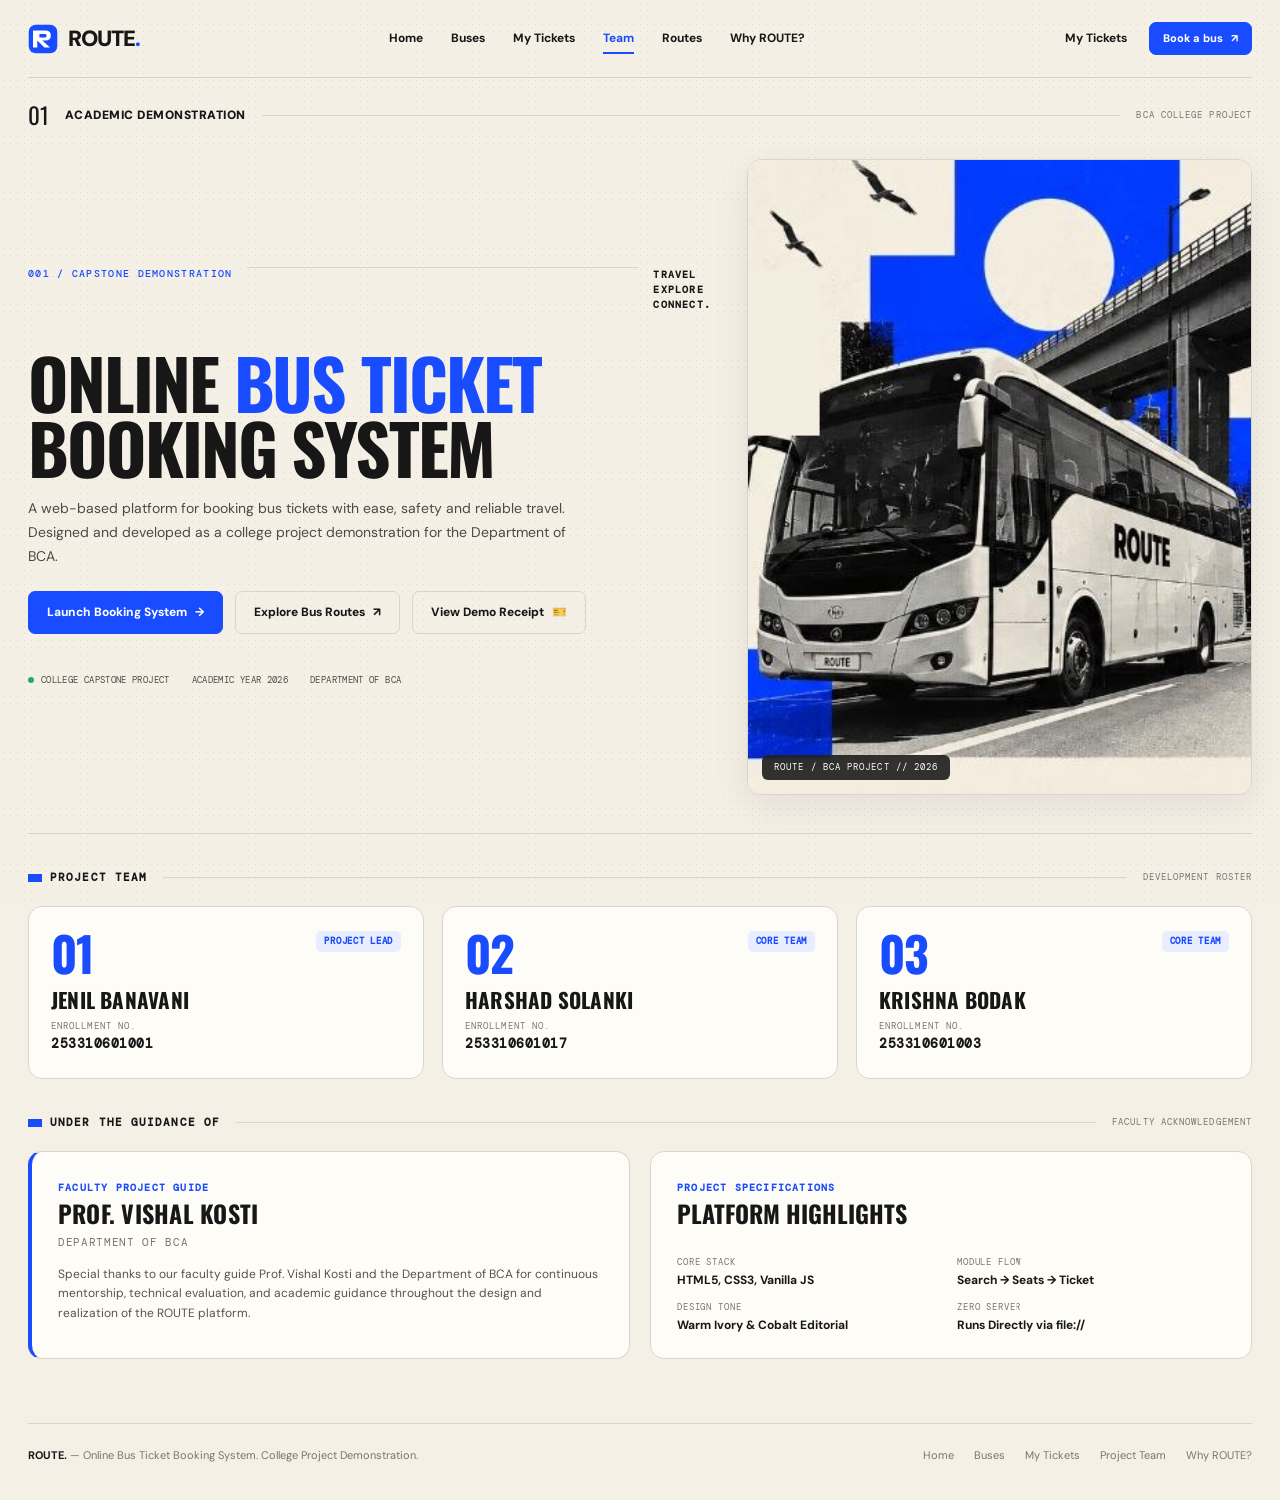
==== commit 1f61e924: "Update project entry to team page first and add team roster with enrollment numbers" ====
--- a/index.html
+++ b/index.html
@@ -4,8 +4,8 @@
   <meta charset="utf-8">
   <meta name="viewport" content="width=device-width, initial-scale=1">
   <meta name="theme-color" content="#f4f0e6">
-  <meta name="description" content="Find your next stop with ROUTE. Explore bus routes, compare fares and book your journey online. College project demonstration.">
-  <title>ROUTE — Online Bus Ticket Booking System</title>
+  <meta name="description" content="ROUTE — Online Bus Ticket Booking System. College project demonstration by Jenil Banavani and team, Department of BCA.">
+  <title>Project Team & Academic Credits — ROUTE</title>
   <link rel="icon" href="assets/route-mark.svg" type="image/svg+xml">
   <link rel="stylesheet" href="styles.css">
   <script src="app.js" defer></script>
@@ -18,12 +18,12 @@
         <span class="brand-word">ROUTE<span>.</span></span>
       </a>
       <nav class="nav-links" aria-label="Main navigation">
-        <a href="index.html" class="active">Home</a>
+        <a href="home.html">Home</a>
         <a href="buses.html">Buses</a>
         <a href="ticket.html">My Tickets</a>
-        <a href="project-team.html">Team</a>
-        <a href="#popular">Routes</a>
-        <a href="#why-route">Why ROUTE?</a>
+        <a href="index.html" class="active">Team</a>
+        <a href="home.html#popular">Routes</a>
+        <a href="home.html#why-route">Why ROUTE?</a>
       </nav>
       <div class="header-actions">
         <a href="ticket.html" class="text-button">My Tickets</a>
@@ -33,138 +33,145 @@
     </header>
 
     <main>
-      <section class="hero" aria-labelledby="hero-title">
-        <div class="hero-copy">
+      <div class="page-topline">
+        <span class="page-number">01</span>
+        <span class="section-label">Academic Demonstration</span>
+        <span class="serif-rule"></span>
+        <span class="tiny-label">BCA College Project</span>
+      </div>
+
+      <section class="team-hero" aria-labelledby="team-hero-heading">
+        <div class="team-hero-copy">
           <div class="micro-stack">
-            <span class="eyebrow blue">001 / Travel made clear</span>
+            <span class="eyebrow blue">001 / Capstone Demonstration</span>
             <span class="serif-rule"></span>
-            <strong>Explore<br>Connect<br>Go further.</strong>
+            <strong>Travel<br>Explore<br>Connect.</strong>
           </div>
-          <h1 id="hero-title">Your next stop <span>starts here.</span></h1>
-          <p class="hero-sub">Less planning. More places. Find a bus that fits your route, your time, and your kind of journey.</p>
-          <div style="display:flex;gap:10px;flex-wrap:wrap">
-            <a href="#search" class="btn">Find your bus <span>→</span></a>
-            <a href="ticket.html" class="btn secondary">View My Tickets <span>↘</span></a>
+
+          <h1 id="team-hero-heading">
+            ONLINE <span>BUS TICKET</span> BOOKING SYSTEM
+          </h1>
+
+          <p class="team-hero-sub">
+            A web-based platform for booking bus tickets with ease, safety and reliable travel. Designed and developed as a college project demonstration for the Department of BCA.
+          </p>
+
+          <div class="team-hero-actions">
+            <a href="home.html" class="btn">Launch Booking System <span>→</span></a>
+            <a href="buses.html" class="btn secondary">Explore Bus Routes <span>↗</span></a>
+            <a href="ticket.html" class="btn secondary">View Demo Receipt <span>🎫</span></a>
           </div>
+
           <div class="hero-meta">
-            <span><i class="status-dot"></i> 1,000+ destinations</span>
-            <span>Zero booking fees</span>
-            <span>Verified operators</span>
+            <span><i class="status-dot"></i> College Capstone Project</span>
+            <span>Academic Year 2026</span>
+            <span>Department of BCA</span>
           </div>
         </div>
 
-        <figure class="hero-art">
-          <img src="assets/bus-clean.png" alt="ROUTE express coach bus with cobalt graphic shapes and flight patterns">
-          <figcaption class="art-caption">ROUTE EXPRESS COACH // DEPT OF BCA</figcaption>
+        <figure class="team-hero-art">
+          <img src="assets/bus-clean.png" alt="Monochrome coach bus on highway with cobalt blue geometric shapes and flight patterns">
+          <span class="team-hero-badge">ROUTE / BCA PROJECT // 2026</span>
         </figure>
       </section>
 
-      <section id="search" aria-label="Bus search">
-        <form class="booking-search" id="trip-search-form">
-          <div class="search-field">
-            <span class="icon search-icon">📍</span>
-            <div style="flex:1">
-              <label for="from-city">From</label>
-              <select id="from-city" name="from">
-                <option value="Ahmedabad" selected>Ahmedabad (AHM)</option>
-                <option value="Surat">Surat (SUR)</option>
-                <option value="Vadodara">Vadodara (BDQ)</option>
-                <option value="Rajkot">Rajkot (RAJ)</option>
-                <option value="Mumbai">Mumbai (BOM)</option>
-                <option value="Pune">Pune (PUN)</option>
-              </select>
+      <section class="team-roster-section" aria-labelledby="roster-heading">
+        <div class="team-section-header">
+          <span class="team-section-badge" id="roster-heading">Project Team</span>
+          <span class="serif-rule"></span>
+          <span class="tiny-label">Development Roster</span>
+        </div>
+
+        <div class="team-grid">
+          <!-- Member 01 -->
+          <article class="team-card">
+            <div class="team-card-top">
+              <span class="team-num">01</span>
+              <span class="team-tag">Project Lead</span>
             </div>
-            <button type="button" class="swap-btn" id="swap-cities" title="Swap cities" aria-label="Swap cities">⇄</button>
-          </div>
+            <div class="team-info">
+              <h2>JENIL BANAVANI</h2>
+              <div class="team-meta">
+                <span>Enrollment No.</span>
+                <strong>253310601001</strong>
+              </div>
+            </div>
+          </article>
 
-          <div class="search-field">
-            <span class="icon search-icon">🎯</span>
-            <div style="flex:1">
-              <label for="to-city">To</label>
-              <select id="to-city" name="to">
-                <option value="Mumbai" selected>Mumbai (BOM)</option>
-                <option value="Pune">Pune (PUN)</option>
-                <option value="Ahmedabad">Ahmedabad (AHM)</option>
-                <option value="Surat">Surat (SUR)</option>
-                <option value="Vadodara">Vadodara (BDQ)</option>
-                <option value="Goa">Goa (GOI)</option>
-              </select>
+          <!-- Member 02 -->
+          <article class="team-card">
+            <div class="team-card-top">
+              <span class="team-num">02</span>
+              <span class="team-tag">Core Team</span>
             </div>
-          </div>
+            <div class="team-info">
+              <h2>HARSHAD SOLANKI</h2>
+              <div class="team-meta">
+                <span>Enrollment No.</span>
+                <strong>253310601017</strong>
+              </div>
+            </div>
+          </article>
 
-          <div class="search-field">
-            <span class="icon search-icon">📅</span>
-            <div style="flex:1">
-              <label for="travel-date">Date of Journey</label>
-              <input type="date" id="travel-date" name="date" value="2026-10-15">
+          <!-- Member 03 -->
+          <article class="team-card">
+            <div class="team-card-top">
+              <span class="team-num">03</span>
+              <span class="team-tag">Core Team</span>
             </div>
-          </div>
-
-          <button type="submit" class="btn search-submit">Search buses <span>→</span></button>
-        </form>
+            <div class="team-info">
+              <h2>KRISHNA BODAK</h2>
+              <div class="team-meta">
+                <span>Enrollment No.</span>
+                <strong>253310601003</strong>
+              </div>
+            </div>
+          </article>
+        </div>
       </section>
 
-      <section id="popular" class="popular-routes" aria-label="Popular routes">
-        <span class="tiny-label">Popular routes</span>
-        <button type="button" class="route-chip" data-from="Ahmedabad" data-to="Mumbai">Ahmedabad → Mumbai <span class="blue">from ₹1,150</span></button>
-        <button type="button" class="route-chip" data-from="Surat" data-to="Pune">Surat → Pune <span class="blue">from ₹950</span></button>
-        <button type="button" class="route-chip" data-from="Vadodara" data-to="Mumbai">Vadodara → Mumbai <span class="blue">from ₹850</span></button>
-        <button type="button" class="route-chip" data-from="Mumbai" data-to="Goa">Mumbai → Goa <span class="blue">from ₹1,400</span></button>
-      </section>
+      <section class="team-guidance-section" aria-labelledby="guidance-heading">
+        <div class="team-section-header">
+          <span class="team-section-badge" id="guidance-heading">Under the Guidance Of</span>
+          <span class="serif-rule"></span>
+          <span class="tiny-label">Faculty Acknowledgement</span>
+        </div>
 
-      <section class="stats-row" aria-label="Platform highlights">
-        <article class="stat-card">
-          <div>
-            <strong>12K+</strong>
-            <div class="tiny-label" style="margin-top:4px">Monthly riders</div>
-          </div>
-          <span>Fast, reliable journeys planned daily</span>
-        </article>
-        <article class="stat-card">
-          <div>
-            <strong>48+</strong>
-            <div class="tiny-label" style="margin-top:4px">Connected hubs</div>
-          </div>
-          <span>Major terminals and local stop networks</span>
-        </article>
-        <article class="stat-card">
-          <div>
-            <strong>4.8★</strong>
-            <div class="tiny-label" style="margin-top:4px">Rider rating</div>
-          </div>
-          <span>Consistently trusted passenger experience</span>
-        </article>
-        <article class="stat-card">
-          <div>
-            <strong>100%</strong>
-            <div class="tiny-label" style="margin-top:4px">Instant seats</div>
-          </div>
-          <span>Live seat confirmation with demo receipt</span>
-        </article>
-      </section>
+        <div class="guidance-split">
+          <article class="guide-card">
+            <div>
+              <span class="guide-role">Faculty Project Guide</span>
+              <h2>PROF. VISHAL KOSTI</h2>
+              <span class="guide-dept">Department of BCA</span>
+            </div>
+            <p class="guide-note">
+              Special thanks to our faculty guide Prof. Vishal Kosti and the Department of BCA for continuous mentorship, technical evaluation, and academic guidance throughout the design and realization of the ROUTE platform.
+            </p>
+          </article>
 
-      <section id="why-route" style="margin-top:54px" aria-label="Why choose ROUTE">
-        <div class="page-topline">
-          <span class="page-number">01</span>
-          <span class="section-label">Why ROUTE?</span>
-          <span class="serif-rule"></span>
-          <span class="tiny-label">Built for modern travel</span>
-        </div>
-        <div style="display:grid;grid-template-columns:repeat(auto-fit,minmax(280px,1fr));gap:18px;margin-top:16px">
-          <article class="panel" style="padding:22px">
-            <span class="mini-tag blue-tag" style="margin-bottom:12px">Smart Booking</span>
-            <h3 style="font-size:16px;margin:0 0 8px">Interactive Seat Selection</h3>
-            <p style="color:var(--muted);font-size:12px;line-height:1.6;margin:0">Choose lower or upper deck sleepers with real-time pricing and dynamic total calculation.</p>
-          </article>
-          <article class="panel" style="padding:22px">
-            <span class="mini-tag blue-tag" style="margin-bottom:12px">Instant Confirmation</span>
-            <h3 style="font-size:16px;margin:0 0 8px">Realistic Demo E-Tickets</h3>
-            <p style="color:var(--muted);font-size:12px;line-height:1.6;margin:0">Generates branded booking IDs, scannable QR verification codes, passenger rosters, and fare summaries.</p>
-          </article>
-          <article class="panel" style="padding:22px">
-            <span class="mini-tag blue-tag" style="margin-bottom:12px">College Showcase</span>
-            <h3 style="font-size:16px;margin:0 0 8px">Academic BCA Project</h3>
-            <p style="color:var(--muted);font-size:12px;line-height:1.6;margin:0">Built by Jenil Banavani and team under the guidance of Prof. Sir Name, Department of BCA.</p>
+          <article class="specs-card">
+            <div>
+              <span class="guide-role">Project Specifications</span>
+              <h2 style="font-family:'Oswald',sans-serif;font-size:24px;text-transform:uppercase;margin:0 0 12px;color:var(--ink);">Platform Highlights</h2>
+            </div>
+            <div class="specs-grid">
+              <div class="spec-item">
+                <span>Core Stack</span>
+                <strong>HTML5, CSS3, Vanilla JS</strong>
+              </div>
+              <div class="spec-item">
+                <span>Module Flow</span>
+                <strong>Search → Seats → Ticket</strong>
+              </div>
+              <div class="spec-item">
+                <span>Design Tone</span>
+                <strong>Warm Ivory & Cobalt Editorial</strong>
+              </div>
+              <div class="spec-item">
+                <span>Zero Server</span>
+                <strong>Runs Directly via file://</strong>
+              </div>
+            </div>
           </article>
         </div>
       </section>
@@ -175,11 +182,11 @@
         <strong>ROUTE.</strong> — Online Bus Ticket Booking System. College Project Demonstration.
       </div>
       <div class="footer-links">
-        <a href="index.html">Home</a>
+        <a href="home.html">Home</a>
         <a href="buses.html">Buses</a>
         <a href="ticket.html">My Tickets</a>
-        <a href="project-team.html">Project Team</a>
-        <a href="#why-route">Why ROUTE?</a>
+        <a href="index.html">Project Team</a>
+        <a href="home.html#why-route">Why ROUTE?</a>
       </div>
     </footer>
   </div>
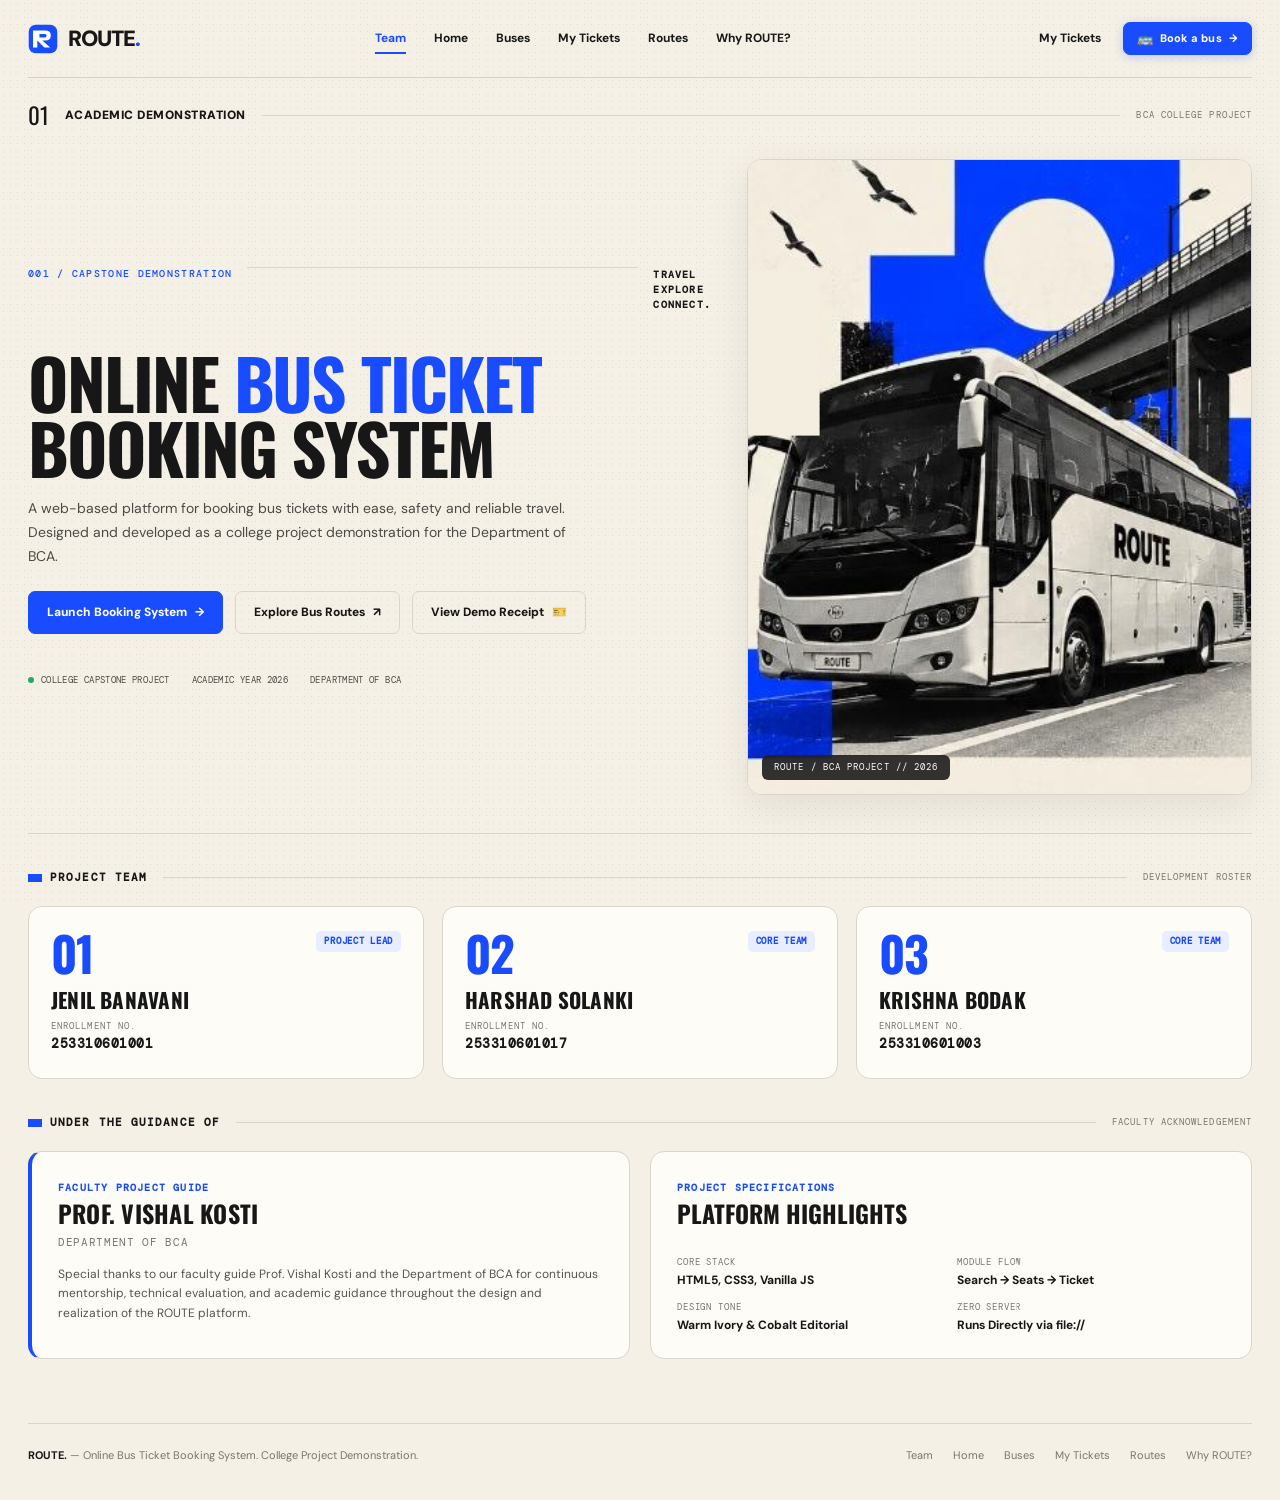
==== commit 7086be8f: "Update nav links order to Team-Home-Buses-MyTickets-Routes-WhyRoute and add bus button directing to " ====
--- a/index.html
+++ b/index.html
@@ -7,6 +7,9 @@
   <meta name="description" content="ROUTE — Online Bus Ticket Booking System. College project demonstration by Jenil Banavani and team, Department of BCA.">
   <title>Project Team & Academic Credits — ROUTE</title>
   <link rel="icon" href="assets/route-mark.svg" type="image/svg+xml">
+  <script>
+    try { sessionStorage.setItem('route_entered', 'true'); } catch (e) {}
+  </script>
   <link rel="stylesheet" href="styles.css">
   <script src="app.js" defer></script>
 </head>
@@ -18,16 +21,16 @@
         <span class="brand-word">ROUTE<span>.</span></span>
       </a>
       <nav class="nav-links" aria-label="Main navigation">
-        <a href="home.html">Home</a>
+        <a href="index.html" class="active">Team</a>
+        <a href="home.html?from=team">Home</a>
         <a href="buses.html">Buses</a>
         <a href="ticket.html">My Tickets</a>
-        <a href="index.html" class="active">Team</a>
-        <a href="home.html#popular">Routes</a>
-        <a href="home.html#why-route">Why ROUTE?</a>
+        <a href="home.html?from=team#popular">Routes</a>
+        <a href="home.html?from=team#why-route">Why ROUTE?</a>
       </nav>
       <div class="header-actions">
         <a href="ticket.html" class="text-button">My Tickets</a>
-        <a href="buses.html" class="btn small">Book a bus <span>↗</span></a>
+        <a href="home.html?from=team#search" class="btn small nav-bus-btn" aria-label="Book a Bus - Directs to Home search"><span class="nav-bus-icon">🚌</span> Book a bus <span>→</span></a>
       </div>
       <button class="menu-toggle" aria-label="Toggle navigation" aria-expanded="false">☰</button>
     </header>
@@ -57,7 +60,7 @@
           </p>
 
           <div class="team-hero-actions">
-            <a href="home.html" class="btn">Launch Booking System <span>→</span></a>
+            <a href="home.html?from=team" class="btn">Launch Booking System <span>→</span></a>
             <a href="buses.html" class="btn secondary">Explore Bus Routes <span>↗</span></a>
             <a href="ticket.html" class="btn secondary">View Demo Receipt <span>🎫</span></a>
           </div>
@@ -182,11 +185,12 @@
         <strong>ROUTE.</strong> — Online Bus Ticket Booking System. College Project Demonstration.
       </div>
       <div class="footer-links">
-        <a href="home.html">Home</a>
+        <a href="index.html">Team</a>
+        <a href="home.html?from=team">Home</a>
         <a href="buses.html">Buses</a>
         <a href="ticket.html">My Tickets</a>
-        <a href="index.html">Project Team</a>
-        <a href="home.html#why-route">Why ROUTE?</a>
+        <a href="home.html?from=team#popular">Routes</a>
+        <a href="home.html?from=team#why-route">Why ROUTE?</a>
       </div>
     </footer>
   </div>
--- a/styles.css
+++ b/styles.css
@@ -213,6 +213,31 @@
 .btn.small {
   padding: 8px 13px;
   font-size: 11px;
+}
+
+.nav-bus-btn {
+  display: inline-flex;
+  align-items: center;
+  gap: 7px;
+  background: var(--blue);
+  color: #fff;
+  border-radius: 7px;
+  padding: 8px 14px;
+  font-weight: 800;
+  letter-spacing: 0.2px;
+  box-shadow: 0 2px 8px rgba(25, 75, 255, 0.25);
+  transition: transform 0.18s, background 0.18s, box-shadow 0.18s;
+}
+
+.nav-bus-btn:hover {
+  background: var(--blue-dark);
+  transform: translateY(-1px);
+  box-shadow: 0 4px 14px rgba(25, 75, 255, 0.35);
+}
+
+.nav-bus-icon {
+  font-size: 13px;
+  line-height: 1;
 }
 
 .btn.full {
